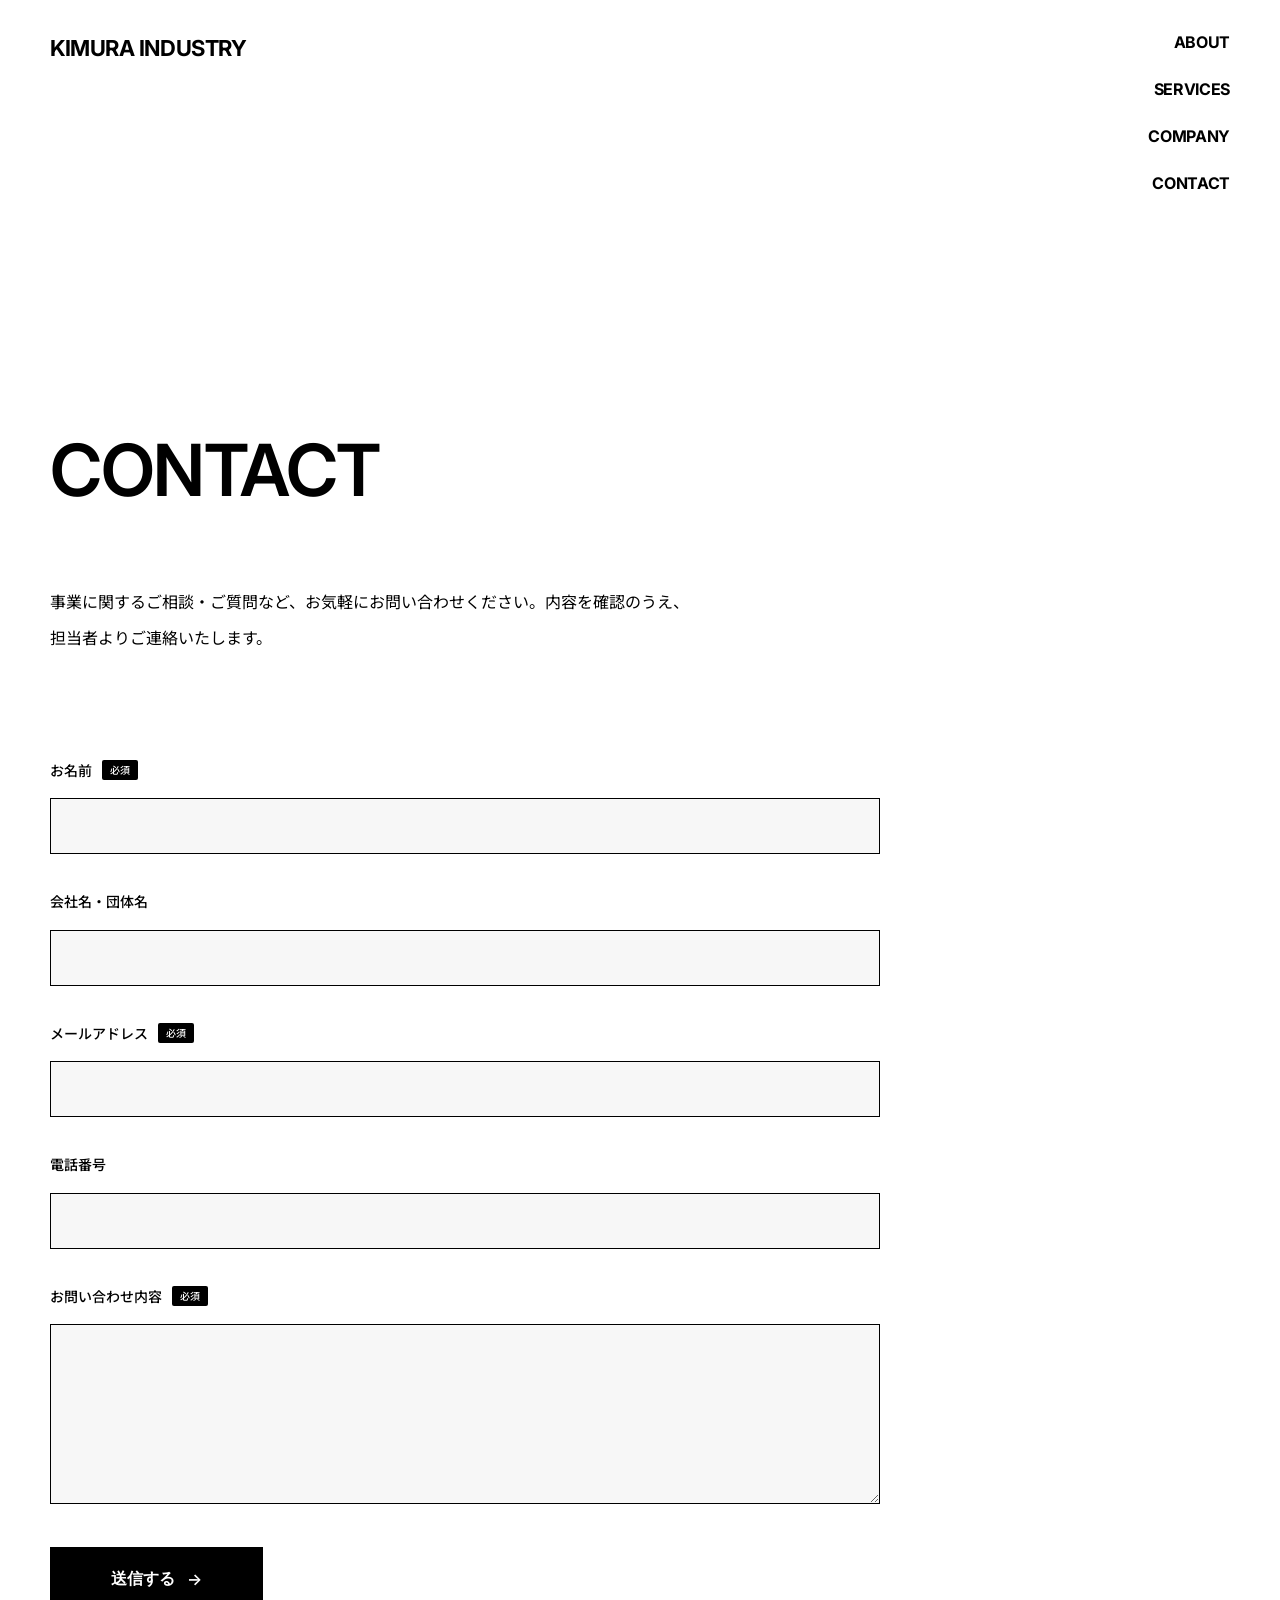
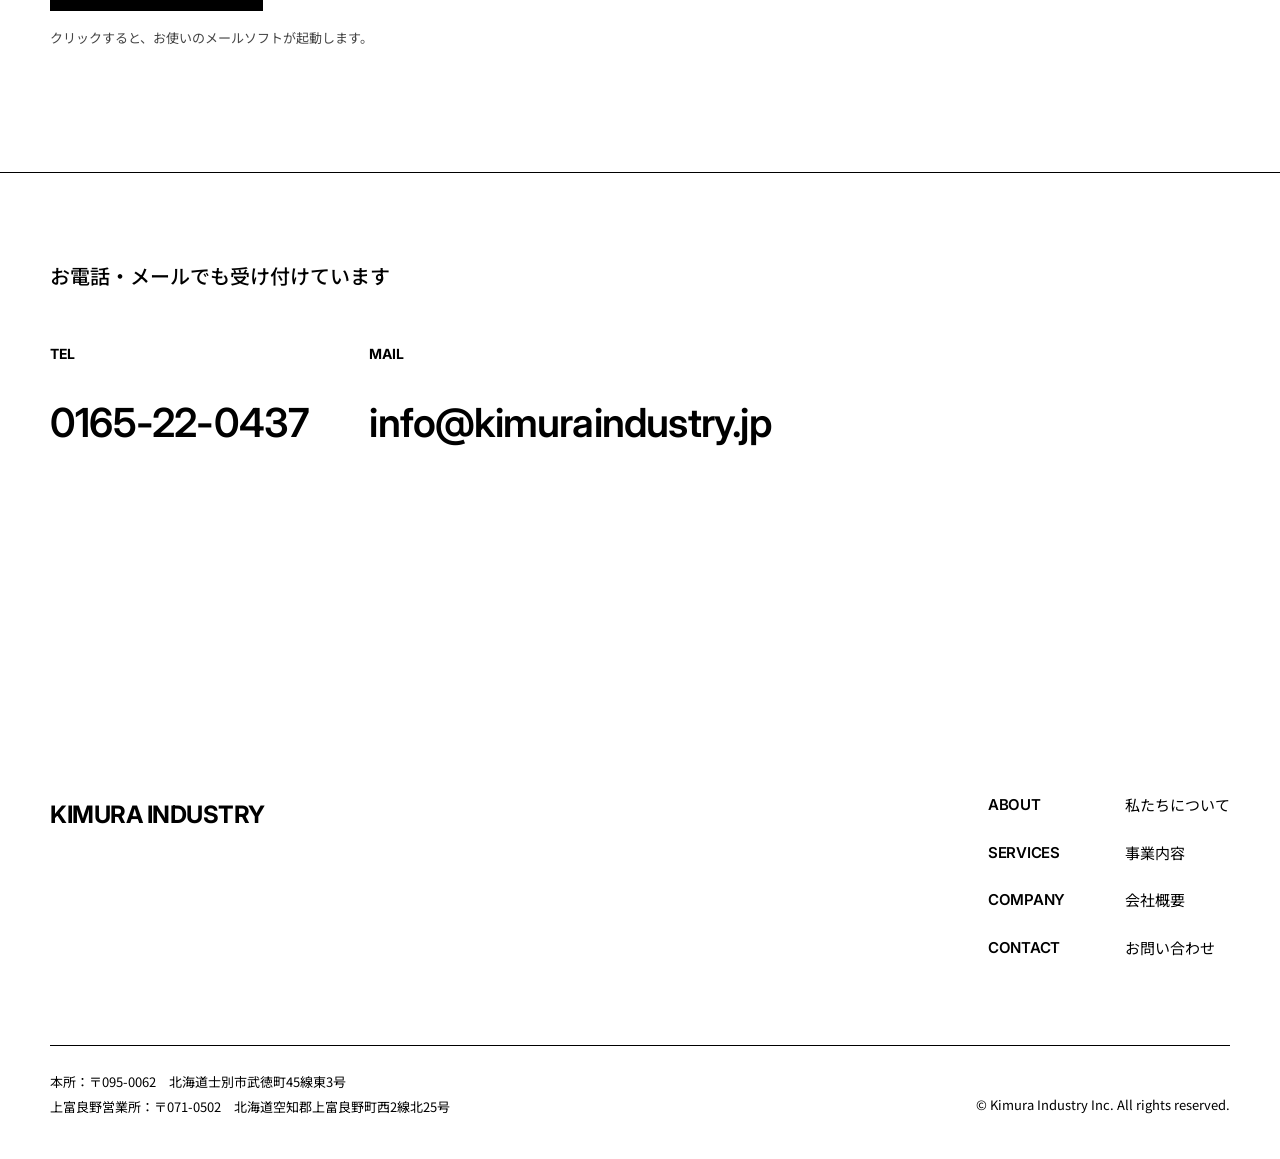
==== contact.html @ 5a9369fe "コーポレートサイト初版（トップ+お問い合わせ、HTML/CSS/JS） Co-Authored-By: Claude Fable 5 <noreply@anthropic.com>" ====
<!DOCTYPE html>
<html lang="ja" class="no-js">
<head>
<meta charset="UTF-8">
<meta name="viewport" content="width=device-width, initial-scale=1.0">
<title>お問い合わせ｜木村インダストリー株式会社</title>
<meta name="description" content="木村インダストリー株式会社へのお問い合わせはこちらから。事業に関するご相談・ご質問など、お気軽にお問い合わせください。">

<!-- OGP -->
<meta property="og:type" content="website">
<meta property="og:title" content="お問い合わせ｜木村インダストリー株式会社">
<meta property="og:description" content="木村インダストリー株式会社へのお問い合わせはこちらから。事業に関するご相談・ご質問など、お気軽にお問い合わせください。">
<!-- og:image はGitHub Pages公開URL（リポジトリ名 kimura-site 前提）の絶対URL。
     将来 独自ドメイン（例: https://www.kimuraindustry.jp/）を取得した場合は、
     このURLをそのドメインのものに書き換えてください -->
<meta property="og:image" content="https://kimukazu.github.io/kimura-site/assets/img/hero-poster.jpg">
<meta property="og:locale" content="ja_JP">

<link rel="preconnect" href="https://fonts.googleapis.com">
<link rel="preconnect" href="https://fonts.gstatic.com" crossorigin>
<link href="https://fonts.googleapis.com/css2?family=Inter:wght@500;600;700&family=Noto+Sans+JP:wght@400;500;700&display=swap" rel="stylesheet">

<link rel="stylesheet" href="css/style.css">
</head>
<body>

<header class="site-header" id="siteHeader">
  <div class="header-inner">
    <a href="index.html" class="logo">KIMURA INDUSTRY</a>
    <nav class="nav">
      <a href="index.html#about">ABOUT</a>
      <a href="index.html#services">SERVICES</a>
      <a href="index.html#company">COMPANY</a>
      <a href="contact.html">CONTACT</a>
    </nav>
  </div>
</header>

<main>

  <section class="contact-hero fade-in">
    <div class="container">
      <h1>CONTACT</h1>
      <p>事業に関するご相談・ご質問など、お気軽にお問い合わせください。内容を確認のうえ、担当者よりご連絡いたします。</p>
    </div>
  </section>

  <section class="contact-form-section fade-in">
    <div class="container">
      <form class="contact-form" id="contactForm" novalidate>

        <div class="form-group">
          <label class="form-label" for="name">お名前 <span class="required-badge">必須</span></label>
          <input class="form-input" type="text" id="name" name="name" autocomplete="name" required>
        </div>

        <div class="form-group">
          <label class="form-label" for="company">会社名・団体名</label>
          <input class="form-input" type="text" id="company" name="company" autocomplete="organization">
        </div>

        <div class="form-group">
          <label class="form-label" for="email">メールアドレス <span class="required-badge">必須</span></label>
          <input class="form-input" type="email" id="email" name="email" autocomplete="email" required>
        </div>

        <div class="form-group">
          <label class="form-label" for="tel">電話番号</label>
          <input class="form-input" type="tel" id="tel" name="tel" autocomplete="tel">
        </div>

        <div class="form-group">
          <label class="form-label" for="message">お問い合わせ内容 <span class="required-badge">必須</span></label>
          <textarea class="form-textarea" id="message" name="message" required></textarea>
        </div>

        <button type="submit" class="submit-btn">送信する<span class="arrow">→</span></button>
        <p class="form-note">クリックすると、お使いのメールソフトが起動します。</p>

      </form>
    </div>
  </section>

  <section class="direct-contact fade-in">
    <div class="container">
      <h2>お電話・メールでも受け付けています</h2>
      <div class="direct-contact-list">
        <div class="direct-contact-item">
          <span>TEL</span>
          <a href="tel:+81165220437">0165-22-0437</a>
        </div>
        <div class="direct-contact-item">
          <span>MAIL</span>
          <a href="mailto:info@kimuraindustry.jp">info@kimuraindustry.jp</a>
        </div>
      </div>
    </div>
  </section>

</main>

<footer class="site-footer">
  <div class="container fade-in">
    <div class="footer-top">
      <a href="index.html" class="footer-logo">KIMURA INDUSTRY</a>
      <div class="footer-nav">
        <div class="footer-nav-col en">
          <a href="index.html#about">ABOUT</a>
          <a href="index.html#services">SERVICES</a>
          <a href="index.html#company">COMPANY</a>
          <a href="contact.html">CONTACT</a>
        </div>
        <div class="footer-nav-col jp">
          <a href="index.html#about">私たちについて</a>
          <a href="index.html#services">事業内容</a>
          <a href="index.html#company">会社概要</a>
          <a href="contact.html">お問い合わせ</a>
        </div>
      </div>
    </div>
    <div class="footer-bottom">
      <div class="footer-address">
        <p>本所：〒095-0062　北海道士別市武徳町45線東3号</p>
        <p>上富良野営業所：〒071-0502　北海道空知郡上富良野町西2線北25号</p>
      </div>
      <p class="footer-copyright">© Kimura Industry Inc. All rights reserved.</p>
    </div>
  </div>
</footer>

<script src="js/main.js"></script>
</body>
</html>
---- css/style.css ----
/* =========================================================
   木村インダストリー株式会社 コーポレートサイト
   共通スタイルシート
   モノクロ基調 / ミニマル / 超大型タイポグラフィ
   ========================================================= */

/* ---------- Reset ---------- */
*,
*::before,
*::after {
  box-sizing: border-box;
  margin: 0;
  padding: 0;
}

html {
  scroll-behavior: smooth;
}

/* fixed ヘッダーの実測高さ。JSが読み込み後・リサイズ時に正確な値へ上書きする。
   ここでの値は JS 無効時・実行前の暫定フォールバック */
:root {
  --header-h: 229px;
}

@media (max-width: 840px) {
  :root {
    --header-h: 130px;
  }
}

@media (max-width: 540px) {
  :root {
    --header-h: 112px;
  }
}

body {
  background: #fff;
  color: #000;
  font-family: "Noto Sans JP", "Inter", sans-serif;
  font-weight: 400;
  font-size: 16px;
  line-height: 2.25;
  -webkit-font-smoothing: antialiased;
  overflow-x: hidden;
  padding-top: var(--header-h);
}

img,
video {
  max-width: 100%;
  display: block;
}

a {
  color: inherit;
}

ul,
ol {
  list-style: none;
}

button {
  font-family: inherit;
  cursor: pointer;
}

/* アンカー移動時に見出しが fixed ヘッダーに隠れないための余白 */
#about,
#services,
#company {
  scroll-margin-top: calc(var(--header-h) + 20px);
}

/* ---------- Layout helpers ---------- */
.container {
  max-width: 1280px;
  margin: 0 auto;
  padding: 0 50px;
}

.section {
  padding: 140px 0;
}

.section + .section {
  padding-top: 0;
}

/* ---------- Fade-in on scroll ---------- */
.fade-in {
  opacity: 0;
  transform: translateY(30px);
  transition: opacity 0.6s ease, transform 0.6s ease;
}

.fade-in.is-visible {
  opacity: 1;
  transform: translateY(0);
}

/* JSが動かない/読み込み前は常に表示（コンテンツを隠さない） */
.no-js .fade-in {
  opacity: 1;
  transform: none;
}

/* =========================================================
   ヘッダー
   ========================================================= */
.site-header {
  position: fixed;
  top: 0;
  left: 0;
  width: 100%;
  z-index: 1000;
  background: #fff;
  border-bottom: 1px solid transparent;
  transition: border-color 0.3s ease;
}

.site-header.is-scrolled {
  border-bottom-color: #000;
}

.header-inner {
  display: flex;
  justify-content: space-between;
  align-items: flex-start;
  padding: 24px 50px;
}

.logo {
  font-family: "Inter", sans-serif;
  font-weight: 700;
  font-size: 22px;
  letter-spacing: -0.02em;
  text-decoration: none;
  color: #000;
}

.nav {
  display: flex;
  flex-direction: column;
  align-items: flex-end;
  gap: 8px;
}

.nav a {
  font-family: "Inter", sans-serif;
  font-weight: 700;
  font-size: 16px;
  letter-spacing: -0.02em;
  text-decoration: none;
  color: #000;
  padding-bottom: 2px;
  border-bottom: 1px solid transparent;
  transition: border-color 0.2s ease;
}

.nav a:hover,
.nav a:focus-visible {
  border-bottom-color: #000;
}

/* =========================================================
   ヒーロー
   ========================================================= */
.hero {
  position: relative;
  height: 95vh;
  min-height: 480px;
  background: #fff;
}

.hero-media {
  position: absolute;
  top: 60px;
  left: 30px;
  right: 0;
  bottom: 0;
  overflow: hidden;
  background: #000;
}

.hero-media video {
  width: 100%;
  height: 100%;
  object-fit: cover;
}

/* =========================================================
   理念セクション
   ========================================================= */
.philosophy {
  padding: 160px 0 120px;
}

.philosophy h1 {
  font-family: "Noto Sans JP", sans-serif;
  font-weight: 500;
  font-size: clamp(2.5rem, 1.7rem + 3.5vw, 4.5rem); /* 40px 〜 72px */
  line-height: 1.4;
  letter-spacing: -0.03em;
  margin-bottom: 48px;
}

.philosophy p {
  font-size: 16px;
  line-height: 2.25;
  max-width: 640px;
}

/* =========================================================
   ABOUT
   ========================================================= */
.about-grid {
  display: grid;
  grid-template-columns: 1fr 1fr;
  gap: 60px;
  align-items: start;
  margin-bottom: 60px;
}

.about-grid h2 {
  font-family: "Noto Sans JP", sans-serif;
  font-weight: 500;
  font-size: clamp(2rem, 1.3rem + 3vw, 3.75rem); /* 32px 〜 60px */
  line-height: 1.4;
  letter-spacing: -0.03em;
}

.about-grid p {
  font-size: 16px;
  line-height: 2.25;
  padding-top: 12px;
}

.about-photo {
  width: 100%;
  height: 500px;
  overflow: hidden;
  margin-bottom: 60px;
}

.about-photo img {
  width: 100%;
  height: 100%;
  object-fit: cover;
}

/* =========================================================
   共通セクションバー
   .section-bar        … クリック可能（CONTACTのみ）ホバースライド演出あり
   .section-label-bar   … 装飾のみ（ABOUT US / SERVICES / COMPANY PROFILE）
   ========================================================= */
.section-bar,
.section-label-bar {
  position: relative;
  display: flex;
  justify-content: space-between;
  align-items: center;
  padding: 20px 0;
  border-top: 1px solid #000;
  border-bottom: 1px solid #000;
  overflow: hidden;
  text-decoration: none;
  color: #000;
}

.section-bar::before {
  content: "";
  position: absolute;
  inset: 0;
  background: #000;
  transform: scaleX(0);
  transform-origin: left center;
  transition: transform 0.4s ease;
  z-index: 0;
}

.section-bar:hover::before,
.section-bar:focus-visible::before {
  transform: scaleX(1);
}

.bar-label {
  position: relative;
  z-index: 1;
  font-family: "Inter", sans-serif;
  font-weight: 700;
  font-size: 20px;
  letter-spacing: -0.02em;
  transition: color 0.4s ease;
  padding-left: 50px;
}

.section-label-bar .bar-label {
  padding-left: 0;
}

.bar-more {
  position: relative;
  z-index: 1;
  display: inline-flex;
  align-items: center;
  gap: 8px;
  font-family: "Inter", sans-serif;
  font-weight: 500;
  font-size: 16px;
  letter-spacing: -0.02em;
  transition: color 0.4s ease;
  padding-right: 50px;
}

.section-bar:hover .bar-label,
.section-bar:hover .bar-more,
.section-bar:focus-visible .bar-label,
.section-bar:focus-visible .bar-more {
  color: #fff;
}

.bar-more .arrow {
  transition: transform 0.4s ease;
}

.section-bar:hover .arrow {
  transform: translateX(6px);
}

/* =========================================================
   SERVICES
   ========================================================= */
.service-block {
  display: grid;
  grid-template-columns: minmax(0, 1fr) minmax(280px, 500px);
  gap: 60px;
  align-items: center;
  padding: 100px 0;
  border-top: 1px solid #000;
}

.service-block:first-child {
  border-top: none;
}

.service-number {
  font-family: "Inter", sans-serif;
  font-weight: 500;
  font-size: clamp(4rem, 2.1rem + 8.7vw, 9rem); /* 64px 〜 144px */
  line-height: 1;
  letter-spacing: -0.02em;
  margin-bottom: 12px;
}

.service-name {
  font-family: "Noto Sans JP", sans-serif;
  font-weight: 500;
  font-size: clamp(1.75rem, 1.25rem + 2.2vw, 3rem); /* 28px 〜 48px */
  line-height: 1.4;
  letter-spacing: -0.03em;
  margin-bottom: 24px;
}

.service-desc {
  font-size: 16px;
  line-height: 2.25;
  max-width: 560px;
}

.service-note {
  font-size: 13px;
  line-height: 1.8;
  margin-top: 16px;
  color: #000;
}

.service-photo {
  width: 100%;
  height: 500px;
  overflow: hidden;
}

.service-photo img {
  width: 100%;
  height: 100%;
  object-fit: cover;
}

.services-bar-wrap {
  padding-top: 40px;
}

/* =========================================================
   COMPANY
   ========================================================= */
.company-table {
  margin-bottom: 60px;
}

.company-row {
  display: grid;
  grid-template-columns: 240px 1fr;
  gap: 24px;
  padding: 24px 0;
  border-bottom: 1px solid #000;
}

.company-row:first-child {
  border-top: 1px solid #000;
}

.company-row dt {
  font-family: "Noto Sans JP", sans-serif;
  font-weight: 500;
  font-size: 14px;
}

.company-row dd {
  font-size: 15px;
  line-height: 1.9;
}

.company-row dd p + p {
  margin-top: 8px;
}

/* =========================================================
   フッター
   ========================================================= */
.site-footer {
  padding: 200px 0 40px;
}

.footer-top {
  display: flex;
  justify-content: space-between;
  align-items: flex-start;
  padding-bottom: 80px;
}

.footer-logo {
  font-family: "Inter", sans-serif;
  font-weight: 700;
  font-size: 24px;
  letter-spacing: -0.02em;
  text-decoration: none;
  color: #000;
}

.footer-nav {
  display: flex;
  gap: 60px;
}

.footer-nav-col {
  display: flex;
  flex-direction: column;
  gap: 14px;
}

.footer-nav-col a {
  text-decoration: none;
  color: #000;
  font-size: 15px;
}

.footer-nav-col.en a {
  font-family: "Inter", sans-serif;
  font-weight: 600;
  letter-spacing: -0.02em;
}

.footer-nav-col.jp a {
  font-family: "Noto Sans JP", sans-serif;
  font-weight: 400;
}

.footer-nav-col a:hover {
  text-decoration: underline;
}

.footer-bottom {
  display: flex;
  justify-content: space-between;
  align-items: flex-end;
  border-top: 1px solid #000;
  padding-top: 24px;
}

.footer-address {
  font-size: 13px;
  line-height: 1.9;
}

.footer-copyright {
  font-size: 13px;
}

/* =========================================================
   CONTACT ページ
   ========================================================= */
.contact-hero {
  padding: 160px 0 60px;
}

.contact-hero h1 {
  font-family: "Inter", sans-serif;
  font-weight: 600;
  font-size: clamp(2.25rem, 1.37rem + 3.9vw, 4.5rem); /* 36px 〜 72px */
  letter-spacing: -0.02em;
  margin-bottom: 32px;
}

.contact-hero p {
  font-size: 16px;
  line-height: 2.25;
  max-width: 640px;
}

.contact-form-section {
  padding: 40px 0 120px;
}

.contact-form {
  max-width: 830px;
}

.form-group {
  margin-bottom: 32px;
}

.form-label {
  display: flex;
  align-items: center;
  gap: 10px;
  font-size: 14px;
  font-weight: 500;
  margin-bottom: 12px;
}

.required-badge {
  display: inline-block;
  background: #000;
  color: #fff;
  font-size: 10px;
  line-height: 1;
  padding: 5px 8px;
  border-radius: 2px;
}

.form-input,
.form-textarea {
  width: 100%;
  background: #f7f7f7;
  border: 1px solid #000;
  font-family: inherit;
  font-size: 16px;
  padding: 0 20px;
  height: 56px;
  transition: border-width 0.15s ease, padding 0.15s ease;
}

.form-textarea {
  height: 180px;
  padding: 16px 20px;
  resize: vertical;
  line-height: 1.8;
}

.form-input:focus,
.form-textarea:focus {
  outline: 2px solid #000;
  outline-offset: 2px;
  border-width: 2px;
  padding-left: 19px;
}

.form-textarea:focus {
  padding-left: 19px;
  padding-top: 15px;
}

.form-note {
  font-size: 13px;
  color: #444;
  margin-top: 12px;
}

.submit-btn {
  display: inline-flex;
  align-items: center;
  gap: 12px;
  background: #000;
  color: #fff;
  border: 1px solid #000;
  font-family: "Inter", sans-serif;
  font-weight: 600;
  font-size: 16px;
  padding: 20px 60px;
  transition: background 0.3s ease, color 0.3s ease;
}

.submit-btn:hover {
  background: #fff;
  color: #000;
}

.direct-contact {
  border-top: 1px solid #000;
  padding: 80px 0 120px;
}

.direct-contact h2 {
  font-family: "Noto Sans JP", sans-serif;
  font-weight: 500;
  font-size: 20px;
  margin-bottom: 40px;
}

.direct-contact-list {
  display: flex;
  flex-wrap: wrap;
  gap: 60px;
}

.direct-contact-item {
  display: flex;
  flex-direction: column;
  gap: 8px;
  min-width: 0;
  max-width: 100%;
}

.direct-contact-item span {
  font-family: "Inter", sans-serif;
  font-weight: 700;
  font-size: 14px;
  letter-spacing: -0.02em;
}

.direct-contact-item a {
  font-family: "Inter", sans-serif;
  font-weight: 600;
  font-size: clamp(1.25rem, 0.9rem + 3.5vw, 2.5rem); /* 20px 〜 40px、狭幅で自動縮小 */
  letter-spacing: -0.02em;
  text-decoration: none;
  color: #000;
  white-space: nowrap;
}

.direct-contact-item a:hover {
  text-decoration: underline;
}

/* =========================================================
   レスポンシブ: 840px
   ========================================================= */
@media (max-width: 840px) {
  .container {
    padding: 0 30px;
  }

  .section,
  .philosophy {
    padding: 90px 0;
  }

  .header-inner {
    padding: 18px 30px;
    align-items: center;
  }

  .nav {
    flex-direction: row;
    align-items: center;
    gap: 16px;
  }

  .nav a {
    font-size: 12px;
  }

  .hero-media {
    top: 30px;
    left: 16px;
  }

  .philosophy {
    padding: 110px 0 80px;
  }

  .about-grid {
    grid-template-columns: 1fr;
    gap: 24px;
  }

  .about-grid p {
    padding-top: 0;
  }

  .about-photo {
    height: 320px;
  }

  .service-block {
    grid-template-columns: 1fr;
    gap: 32px;
    padding: 70px 0;
  }

  .service-photo {
    height: 320px;
  }

  .company-row {
    grid-template-columns: 1fr;
    gap: 8px;
  }

  .footer-top {
    flex-direction: column;
    gap: 40px;
    padding-bottom: 60px;
  }

  .footer-nav {
    gap: 40px;
  }

  .footer-bottom {
    flex-direction: column;
    align-items: flex-start;
    gap: 16px;
  }

  .contact-hero {
    padding: 110px 0 40px;
  }
}

/* =========================================================
   レスポンシブ: 540px
   ========================================================= */
@media (max-width: 540px) {
  .container {
    padding: 0 20px;
  }

  .header-inner {
    padding: 14px 20px;
  }

  .logo {
    font-size: 18px;
  }

  .nav {
    gap: 12px;
  }

  .nav a {
    font-size: 11px;
  }

  .hero {
    height: 70vh;
  }

  .hero-media {
    top: 20px;
    left: 12px;
  }

  .philosophy p {
    font-size: 15px;
  }

  .about-photo {
    height: 220px;
  }

  .bar-label {
    font-size: 15px;
  }

  .section-bar .bar-label {
    padding-left: 20px;
  }

  .bar-more {
    font-size: 13px;
    padding-right: 20px;
  }

  .service-photo {
    height: 240px;
  }

  .footer-nav {
    flex-direction: column;
    gap: 24px;
  }

  .site-footer {
    padding-top: 100px;
  }

  .submit-btn {
    width: 100%;
    justify-content: center;
    padding: 18px 30px;
  }

  .direct-contact-list {
    gap: 32px;
  }
}

/* =========================================================
   レスポンシブ: 400px以下（ヘッダーのCONTACTが画面外に切れる問題への対処）
   ========================================================= */
@media (max-width: 400px) {
  .header-inner {
    flex-wrap: wrap;
    row-gap: 8px;
  }

  .nav {
    flex-wrap: wrap;
    justify-content: flex-end;
    width: 100%;
    gap: 4px 12px;
  }

  .nav a {
    font-size: 10px;
  }
}

/* =========================================================
   アクセシビリティ: motionを減らす設定への対応
   ========================================================= */
@media (prefers-reduced-motion: reduce) {
  html {
    scroll-behavior: auto;
  }

  *,
  *::before,
  *::after {
    animation-duration: 0.01ms !important;
    animation-iteration-count: 1 !important;
    transition-duration: 0.01ms !important;
    scroll-behavior: auto !important;
  }

  .fade-in {
    opacity: 1 !important;
    transform: none !important;
  }
}
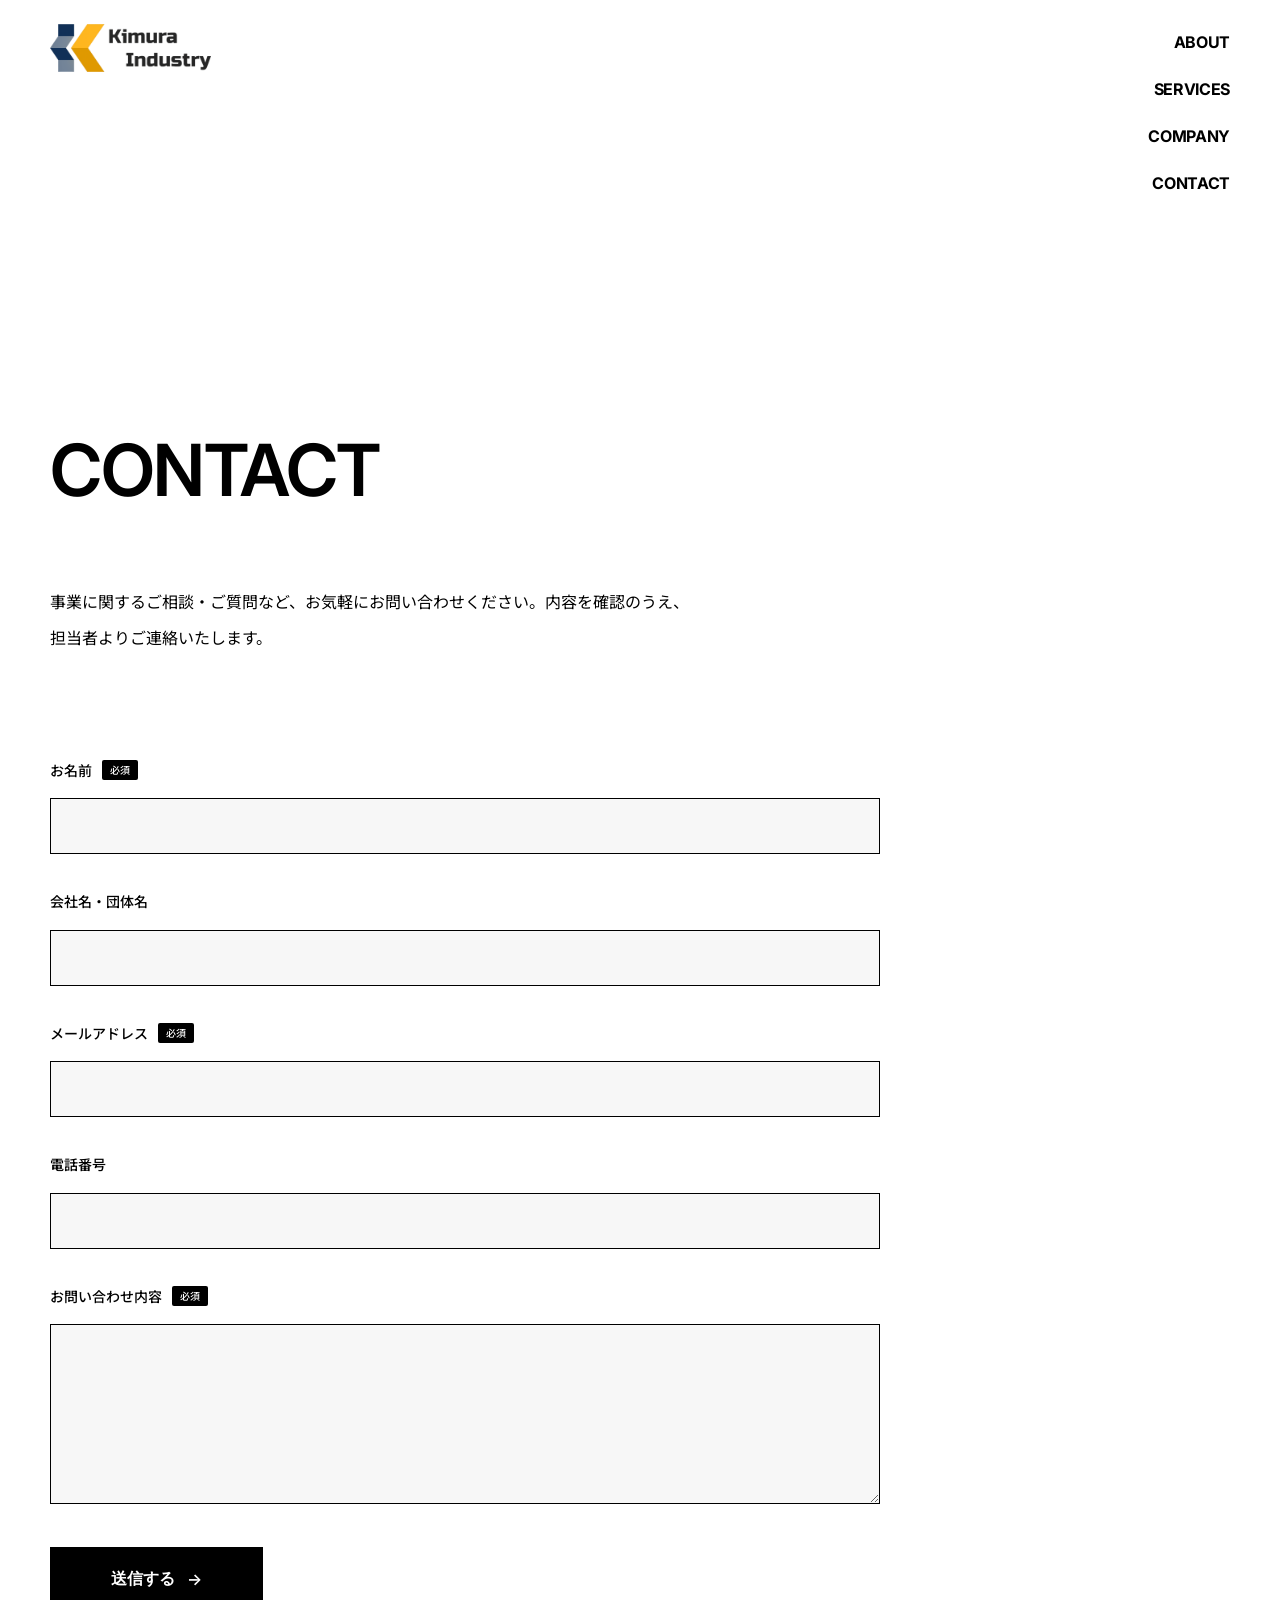
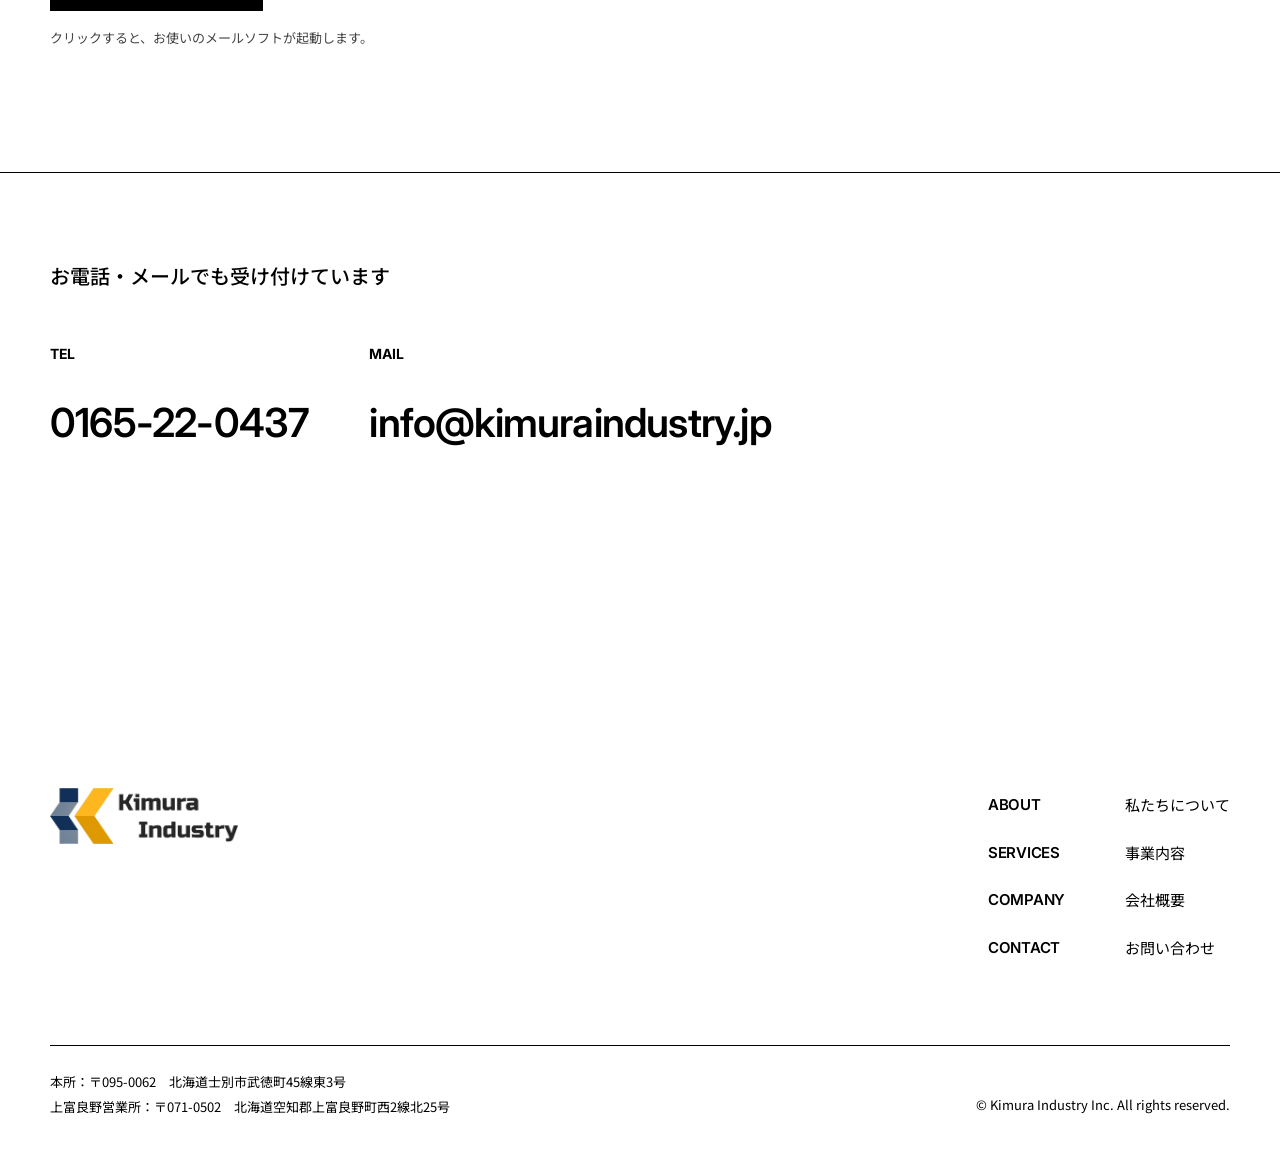
==== commit 92c1ffd0: "会社ロゴ画像とファビコンを追加（ヘッダー・フッター） Co-Authored-By: Claude Fable 5 <noreply@anthropic.com>" ====
--- a/contact.html
+++ b/contact.html
@@ -5,6 +5,10 @@
 <meta name="viewport" content="width=device-width, initial-scale=1.0">
 <title>お問い合わせ｜木村インダストリー株式会社</title>
 <meta name="description" content="木村インダストリー株式会社へのお問い合わせはこちらから。事業に関するご相談・ご質問など、お気軽にお問い合わせください。">
+
+<!-- ファビコン -->
+<link rel="icon" type="image/png" href="assets/img/favicon.png">
+<link rel="apple-touch-icon" href="assets/img/favicon.png">
 
 <!-- OGP -->
 <meta property="og:type" content="website">
@@ -26,7 +30,7 @@
 
 <header class="site-header" id="siteHeader">
   <div class="header-inner">
-    <a href="index.html" class="logo">KIMURA INDUSTRY</a>
+    <a href="index.html" class="logo"><img src="assets/img/logo.png" alt="木村インダストリー株式会社"></a>
     <nav class="nav">
       <a href="index.html#about">ABOUT</a>
       <a href="index.html#services">SERVICES</a>
@@ -102,7 +106,7 @@
 <footer class="site-footer">
   <div class="container fade-in">
     <div class="footer-top">
-      <a href="index.html" class="footer-logo">KIMURA INDUSTRY</a>
+      <a href="index.html" class="footer-logo"><img src="assets/img/logo.png" alt="木村インダストリー株式会社"></a>
       <div class="footer-nav">
         <div class="footer-nav-col en">
           <a href="index.html#about">ABOUT</a>
--- a/css/style.css
+++ b/css/style.css
@@ -133,12 +133,19 @@
 }
 
 .logo {
-  font-family: "Inter", sans-serif;
-  font-weight: 700;
-  font-size: 22px;
-  letter-spacing: -0.02em;
+  display: inline-flex;
+  align-items: center;
+  line-height: 0;
   text-decoration: none;
   color: #000;
+  flex-shrink: 0;
+}
+
+.logo img {
+  height: 48px;
+  width: auto;
+  max-width: 100%;
+  display: block;
 }
 
 .nav {
@@ -442,12 +449,18 @@
 }
 
 .footer-logo {
-  font-family: "Inter", sans-serif;
-  font-weight: 700;
-  font-size: 24px;
-  letter-spacing: -0.02em;
+  display: inline-flex;
+  align-items: center;
+  line-height: 0;
   text-decoration: none;
   color: #000;
+}
+
+.footer-logo img {
+  height: 56px;
+  width: auto;
+  max-width: 100%;
+  display: block;
 }
 
 .footer-nav {
@@ -673,6 +686,10 @@
     align-items: center;
   }
 
+  .logo img {
+    height: 36px;
+  }
+
   .nav {
     flex-direction: row;
     align-items: center;
@@ -753,8 +770,8 @@
     padding: 14px 20px;
   }
 
-  .logo {
-    font-size: 18px;
+  .logo img {
+    height: 32px;
   }
 
   .nav {
@@ -826,6 +843,12 @@
   .header-inner {
     flex-wrap: wrap;
     row-gap: 8px;
+  }
+
+  /* 折り返し時にロゴ画像が幅を圧迫してnavが崩れないよう上限を設ける */
+  .logo img {
+    height: 28px;
+    max-width: 140px;
   }
 
   .nav {
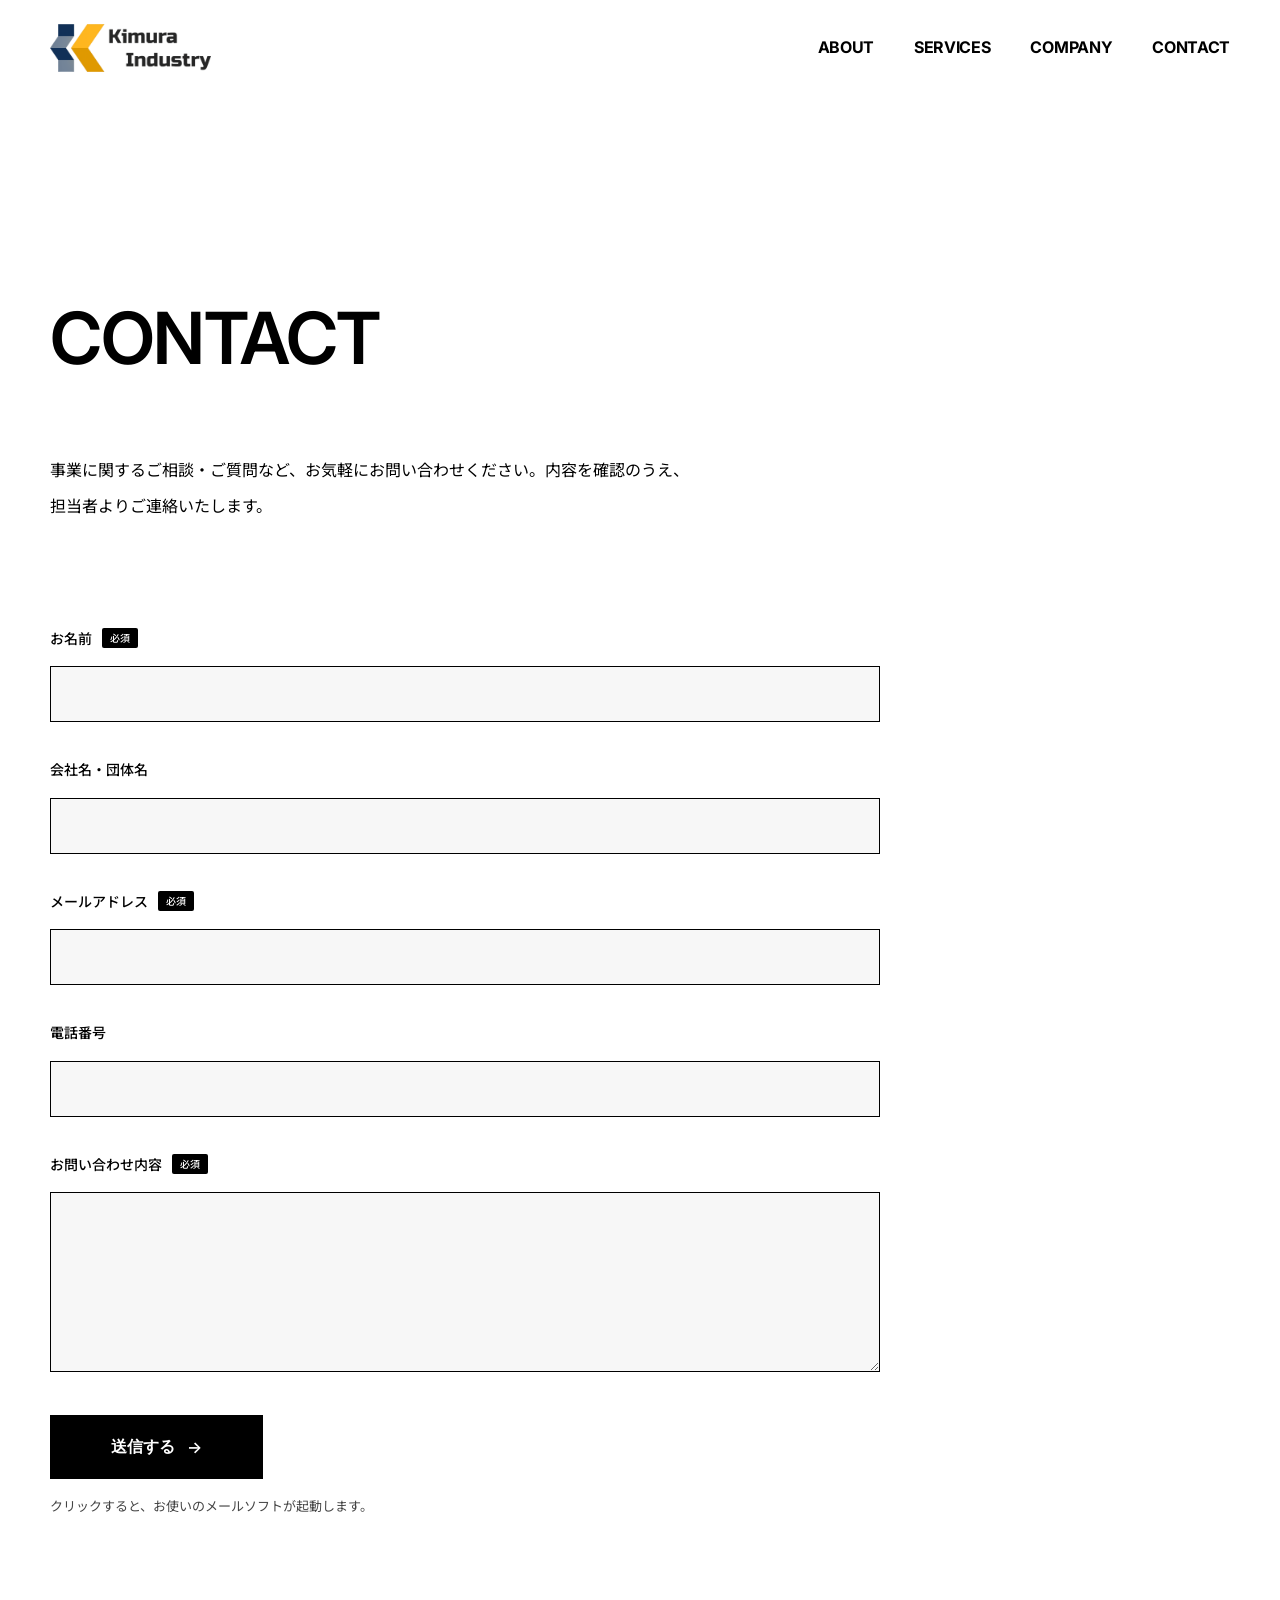
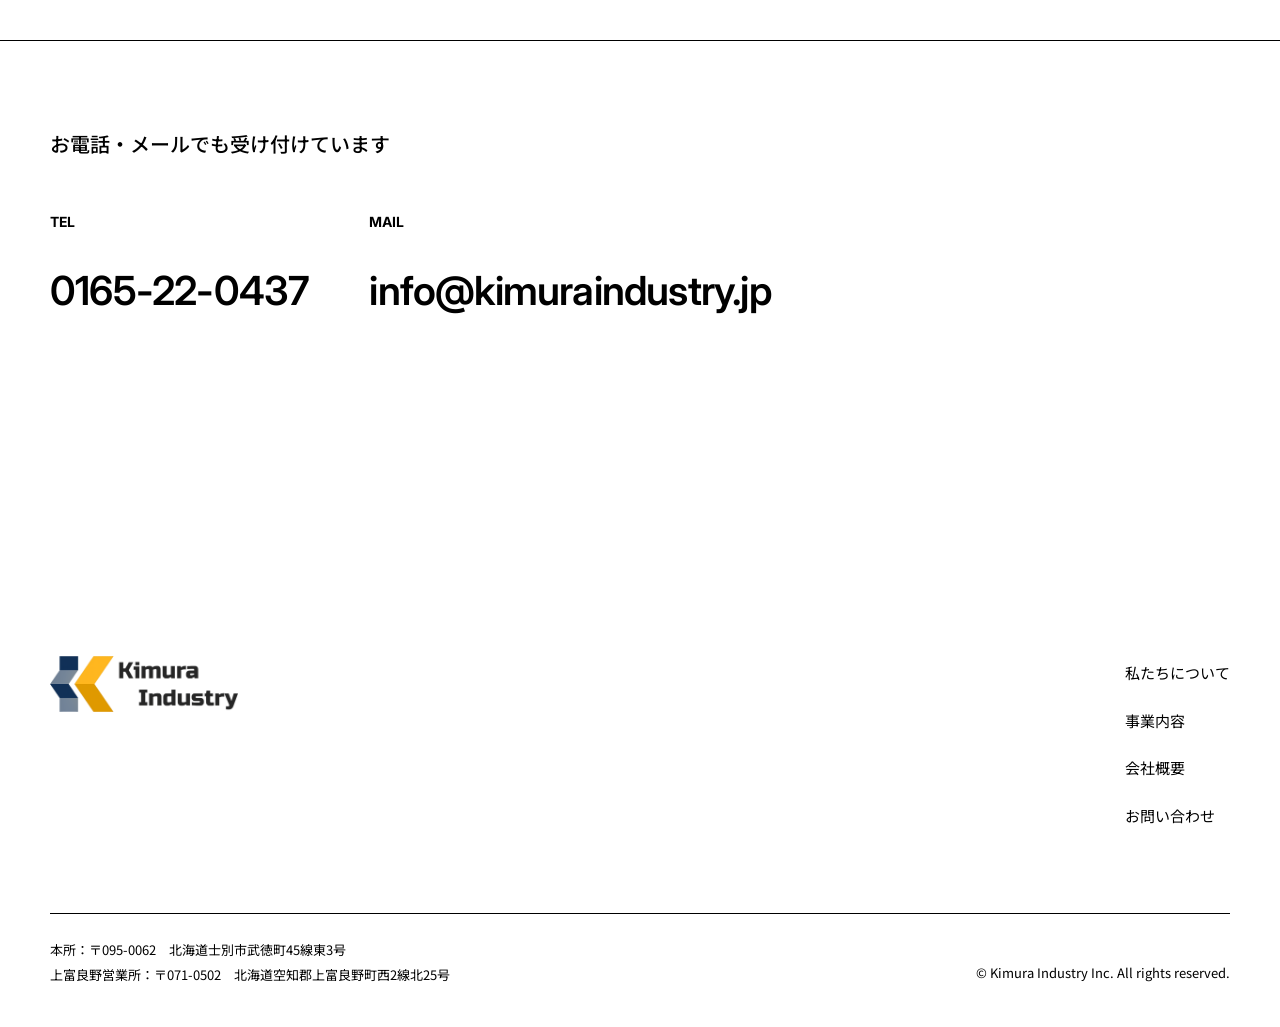
==== commit fb971d36: "フッターの英語ナビ列を削除、日本語リンクのみに Co-Authored-By: Claude Fable 5 <noreply@anthropic.com>" ====
--- a/contact.html
+++ b/contact.html
@@ -107,19 +107,11 @@
   <div class="container fade-in">
     <div class="footer-top">
       <a href="index.html" class="footer-logo"><img src="assets/img/logo.png" alt="木村インダストリー株式会社"></a>
-      <div class="footer-nav">
-        <div class="footer-nav-col en">
-          <a href="index.html#about">ABOUT</a>
-          <a href="index.html#services">SERVICES</a>
-          <a href="index.html#company">COMPANY</a>
-          <a href="contact.html">CONTACT</a>
-        </div>
-        <div class="footer-nav-col jp">
-          <a href="index.html#about">私たちについて</a>
-          <a href="index.html#services">事業内容</a>
-          <a href="index.html#company">会社概要</a>
-          <a href="contact.html">お問い合わせ</a>
-        </div>
+      <div class="footer-nav-col jp">
+        <a href="index.html#about">私たちについて</a>
+        <a href="index.html#services">事業内容</a>
+        <a href="index.html#company">会社概要</a>
+        <a href="contact.html">お問い合わせ</a>
       </div>
     </div>
     <div class="footer-bottom">
--- a/css/style.css
+++ b/css/style.css
@@ -128,7 +128,7 @@
 .header-inner {
   display: flex;
   justify-content: space-between;
-  align-items: flex-start;
+  align-items: center;
   padding: 24px 50px;
 }
 
@@ -150,9 +150,10 @@
 
 .nav {
   display: flex;
-  flex-direction: column;
-  align-items: flex-end;
-  gap: 8px;
+  flex-direction: row;
+  align-items: center;
+  justify-content: flex-end;
+  gap: 40px;
 }
 
 .nav a {
@@ -199,29 +200,8 @@
 }
 
 /* =========================================================
-   理念セクション
-   ========================================================= */
-.philosophy {
-  padding: 160px 0 120px;
-}
-
-.philosophy h1 {
-  font-family: "Noto Sans JP", sans-serif;
-  font-weight: 500;
-  font-size: clamp(2.5rem, 1.7rem + 3.5vw, 4.5rem); /* 40px 〜 72px */
-  line-height: 1.4;
-  letter-spacing: -0.03em;
-  margin-bottom: 48px;
-}
-
-.philosophy p {
-  font-size: 16px;
-  line-height: 2.25;
-  max-width: 640px;
-}
-
-/* =========================================================
    ABOUT
+   （理念セクションはFigma側でABOUTに統合されたため削除・統合済み）
    ========================================================= */
 .about-grid {
   display: grid;
@@ -231,7 +211,7 @@
   margin-bottom: 60px;
 }
 
-.about-grid h2 {
+.about-grid h1 {
   font-family: "Noto Sans JP", sans-serif;
   font-weight: 500;
   font-size: clamp(2rem, 1.3rem + 3vw, 3.75rem); /* 32px 〜 60px */
@@ -239,17 +219,23 @@
   letter-spacing: -0.03em;
 }
 
-.about-grid p {
+.about-body {
+  padding-top: 12px;
+}
+
+.about-body p {
   font-size: 16px;
   line-height: 2.25;
-  padding-top: 12px;
+}
+
+.about-body p + p {
+  margin-top: 24px;
 }
 
 .about-photo {
   width: 100%;
   height: 500px;
   overflow: hidden;
-  margin-bottom: 60px;
 }
 
 .about-photo img {
@@ -259,11 +245,9 @@
 }
 
 /* =========================================================
-   共通セクションバー
-   .section-bar        … クリック可能（CONTACTのみ）ホバースライド演出あり
-   .section-label-bar   … 装飾のみ（ABOUT US / SERVICES / COMPANY PROFILE）
-   ========================================================= */
-.section-bar,
+   共通セクションラベルバー（装飾のみ／ABOUT US・SERVICES・COMPANY PROFILE）
+   CONTACTへのリンク付きバー(.section-bar)はFigma側で削除確定のため撤去済み
+   ========================================================= */
 .section-label-bar {
   position: relative;
   display: flex;
@@ -273,24 +257,9 @@
   border-top: 1px solid #000;
   border-bottom: 1px solid #000;
   overflow: hidden;
-  text-decoration: none;
-  color: #000;
-}
-
-.section-bar::before {
-  content: "";
-  position: absolute;
-  inset: 0;
-  background: #000;
-  transform: scaleX(0);
-  transform-origin: left center;
-  transition: transform 0.4s ease;
-  z-index: 0;
-}
-
-.section-bar:hover::before,
-.section-bar:focus-visible::before {
-  transform: scaleX(1);
+  color: #000;
+  /* セクション先頭に配置。直下の見出し/コンテンツとの間隔を確保 */
+  margin-bottom: 48px;
 }
 
 .bar-label {
@@ -308,35 +277,6 @@
   padding-left: 0;
 }
 
-.bar-more {
-  position: relative;
-  z-index: 1;
-  display: inline-flex;
-  align-items: center;
-  gap: 8px;
-  font-family: "Inter", sans-serif;
-  font-weight: 500;
-  font-size: 16px;
-  letter-spacing: -0.02em;
-  transition: color 0.4s ease;
-  padding-right: 50px;
-}
-
-.section-bar:hover .bar-label,
-.section-bar:hover .bar-more,
-.section-bar:focus-visible .bar-label,
-.section-bar:focus-visible .bar-more {
-  color: #fff;
-}
-
-.bar-more .arrow {
-  transition: transform 0.4s ease;
-}
-
-.section-bar:hover .arrow {
-  transform: translateX(6px);
-}
-
 /* =========================================================
    SERVICES
    ========================================================= */
@@ -371,6 +311,19 @@
   margin-bottom: 24px;
 }
 
+/* 英字ブランド名（THE SAKURA / Nord Guitar Vault / coffee & sweets）が
+   単語の途中で折れないようにする。ただし540px以下の狭幅では
+   横スクロール発生を防ぐため折り返しを許可する */
+.brand-nowrap {
+  white-space: nowrap;
+}
+
+@media (max-width: 540px) {
+  .brand-nowrap {
+    white-space: normal;
+  }
+}
+
 .service-desc {
   font-size: 16px;
   line-height: 2.25;
@@ -386,7 +339,7 @@
 
 .service-photo {
   width: 100%;
-  height: 500px;
+  aspect-ratio: 500 / 340; /* Figma仕様: 500×340枠にcover表示。幅は列側のminmax(280px,500px)で上限500pxに制御 */
   overflow: hidden;
 }
 
@@ -396,17 +349,9 @@
   object-fit: cover;
 }
 
-.services-bar-wrap {
-  padding-top: 40px;
-}
-
 /* =========================================================
    COMPANY
    ========================================================= */
-.company-table {
-  margin-bottom: 60px;
-}
-
 .company-row {
   display: grid;
   grid-template-columns: 240px 1fr;
@@ -463,11 +408,6 @@
   display: block;
 }
 
-.footer-nav {
-  display: flex;
-  gap: 60px;
-}
-
 .footer-nav-col {
   display: flex;
   flex-direction: column;
@@ -478,12 +418,6 @@
   text-decoration: none;
   color: #000;
   font-size: 15px;
-}
-
-.footer-nav-col.en a {
-  font-family: "Inter", sans-serif;
-  font-weight: 600;
-  letter-spacing: -0.02em;
 }
 
 .footer-nav-col.jp a {
@@ -676,14 +610,12 @@
     padding: 0 30px;
   }
 
-  .section,
-  .philosophy {
+  .section {
     padding: 90px 0;
   }
 
   .header-inner {
     padding: 18px 30px;
-    align-items: center;
   }
 
   .logo img {
@@ -691,8 +623,6 @@
   }
 
   .nav {
-    flex-direction: row;
-    align-items: center;
     gap: 16px;
   }
 
@@ -705,21 +635,22 @@
     left: 16px;
   }
 
-  .philosophy {
-    padding: 110px 0 80px;
-  }
-
   .about-grid {
     grid-template-columns: 1fr;
     gap: 24px;
   }
 
-  .about-grid p {
+  .about-body {
     padding-top: 0;
   }
 
+  /* 縦積みで幅が広く取れるため、指定改行を解除して自然に折り返す */
+  .about-body p br {
+    display: none;
+  }
+
   .about-photo {
-    height: 320px;
+    height: 300px;
   }
 
   .service-block {
@@ -728,10 +659,6 @@
     padding: 70px 0;
   }
 
-  .service-photo {
-    height: 320px;
-  }
-
   .company-row {
     grid-template-columns: 1fr;
     gap: 8px;
@@ -743,10 +670,6 @@
     padding-bottom: 60px;
   }
 
-  .footer-nav {
-    gap: 40px;
-  }
-
   .footer-bottom {
     flex-direction: column;
     align-items: flex-start;
@@ -791,34 +714,12 @@
     left: 12px;
   }
 
-  .philosophy p {
-    font-size: 15px;
-  }
-
   .about-photo {
     height: 220px;
   }
 
   .bar-label {
     font-size: 15px;
-  }
-
-  .section-bar .bar-label {
-    padding-left: 20px;
-  }
-
-  .bar-more {
-    font-size: 13px;
-    padding-right: 20px;
-  }
-
-  .service-photo {
-    height: 240px;
-  }
-
-  .footer-nav {
-    flex-direction: column;
-    gap: 24px;
   }
 
   .site-footer {
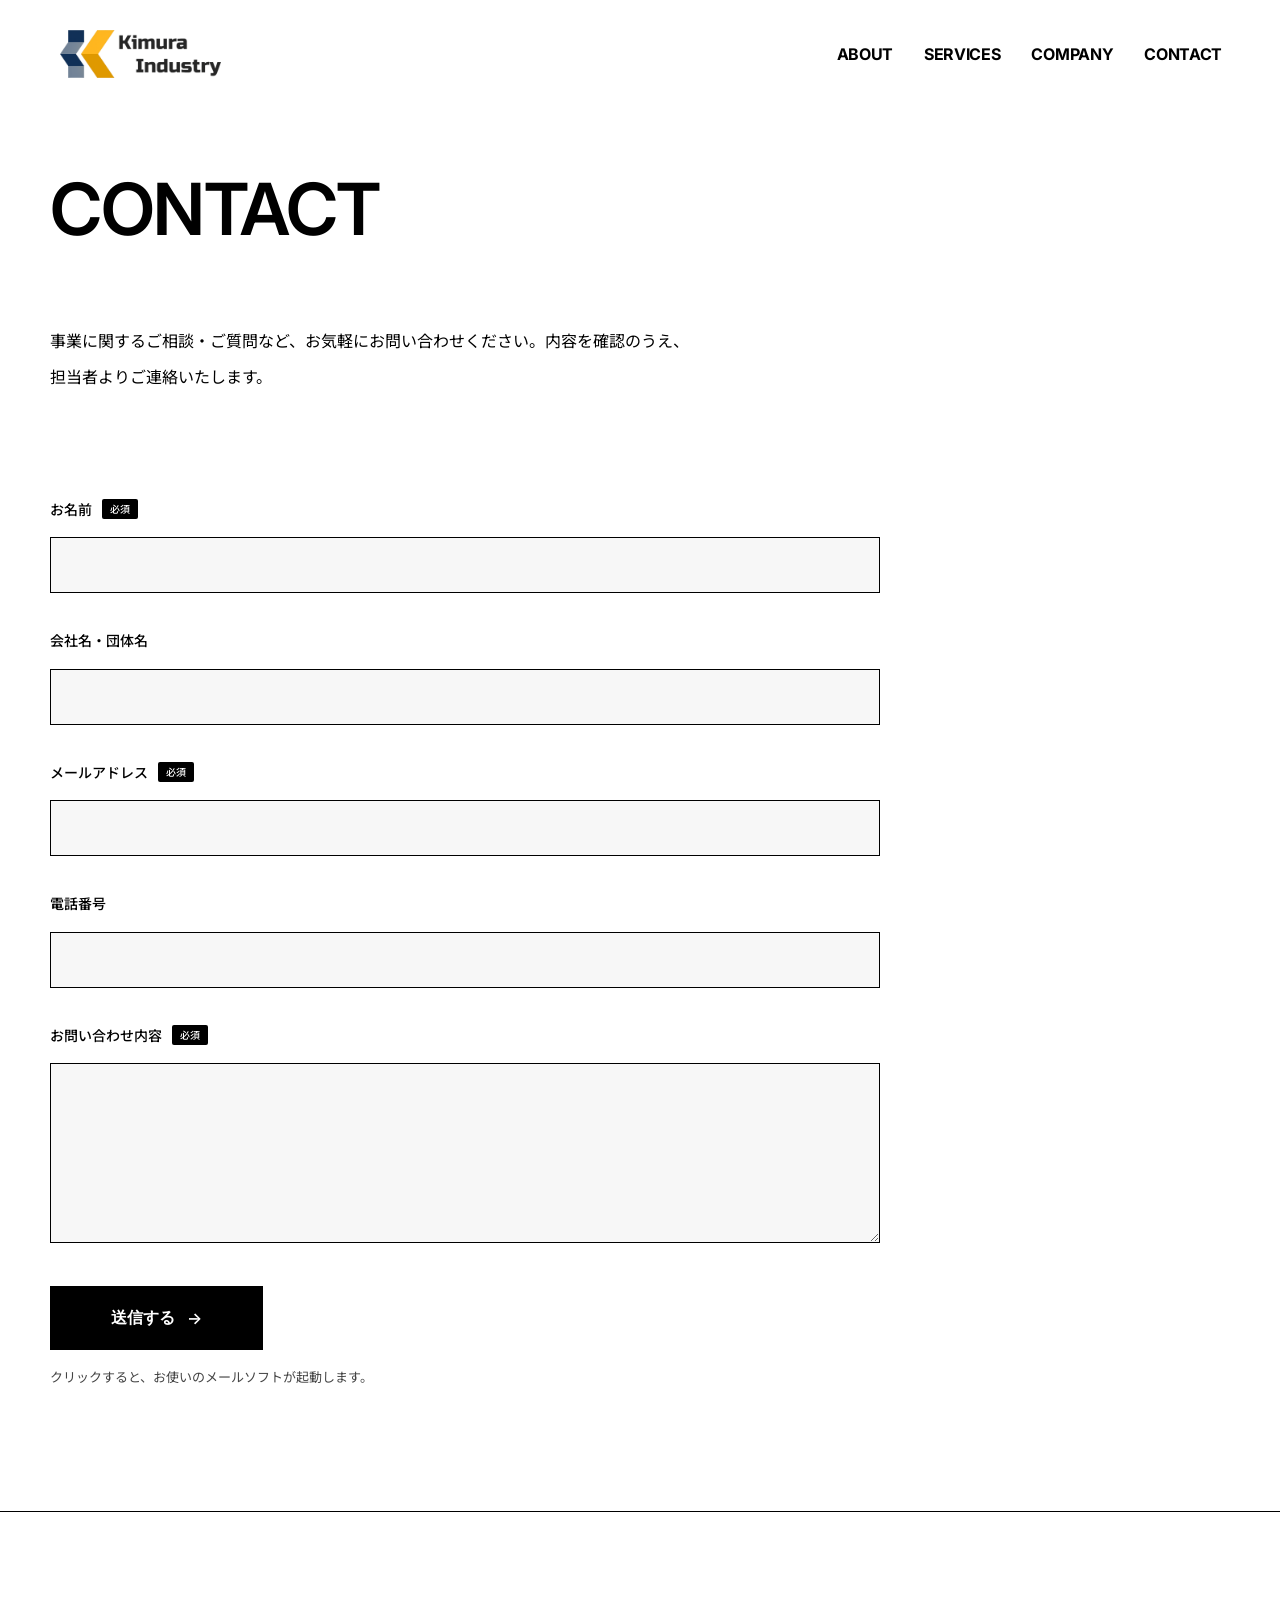
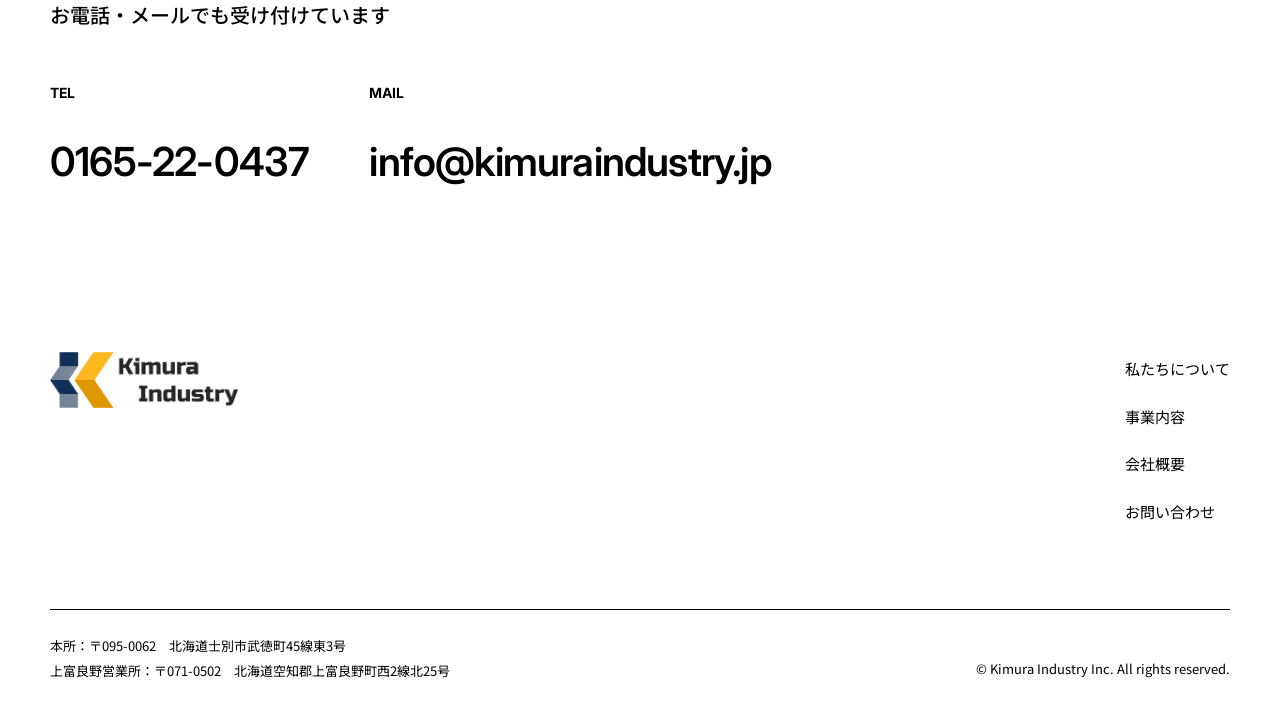
==== commit 156a7da5: "スマホ表示: ナビをハンバーガーメニュー化、ABOUT写真を非表示に Co-Authored-By: Claude Fable 5 <noreply@anthropic.com>" ====
--- a/contact.html
+++ b/contact.html
@@ -31,12 +31,18 @@
 <header class="site-header" id="siteHeader">
   <div class="header-inner">
     <a href="index.html" class="logo"><img src="assets/img/logo.png" alt="木村インダストリー株式会社"></a>
-    <nav class="nav">
+    <nav class="nav" id="siteNav">
+      <button type="button" class="nav-close" aria-label="閉じる">&times;</button>
       <a href="index.html#about">ABOUT</a>
       <a href="index.html#services">SERVICES</a>
       <a href="index.html#company">COMPANY</a>
       <a href="contact.html">CONTACT</a>
     </nav>
+    <button type="button" class="nav-toggle" id="navToggle" aria-label="メニュー" aria-expanded="false" aria-controls="siteNav">
+      <span class="nav-toggle-bar"></span>
+      <span class="nav-toggle-bar"></span>
+      <span class="nav-toggle-bar"></span>
+    </button>
   </div>
 </header>
 
--- a/css/style.css
+++ b/css/style.css
@@ -17,21 +17,22 @@
   scroll-behavior: smooth;
 }
 
-/* fixed ヘッダーの実測高さ。JSが読み込み後・リサイズ時に正確な値へ上書きする。
+/* fixed ヘッダー（透明背景＋白チップのロゴ/ナビ）の実測高さ。
+   JSが読み込み後・リサイズ時に正確な値へ上書きする。
    ここでの値は JS 無効時・実行前の暫定フォールバック */
 :root {
-  --header-h: 229px;
+  --header-h: 110px;
 }
 
 @media (max-width: 840px) {
   :root {
-    --header-h: 130px;
+    --header-h: 84px;
   }
 }
 
 @media (max-width: 540px) {
   :root {
-    --header-h: 112px;
+    --header-h: 70px;
   }
 }
 
@@ -44,7 +45,13 @@
   line-height: 2.25;
   -webkit-font-smoothing: antialiased;
   overflow-x: hidden;
-  padding-top: var(--header-h);
+  /* ヘッダーは透明・fixedで浮いているため、本文側のオフセットは不要 */
+  padding-top: 0;
+}
+
+/* モバイルのハンバーガーメニュー展開中は背景スクロールを止める */
+body.nav-open {
+  overflow: hidden;
 }
 
 img,
@@ -87,6 +94,22 @@
 
 .section + .section {
   padding-top: 0;
+}
+
+/* Figma実測値に合わせた各セクションの上下パディング（ID指定で .section を上書き） */
+#about {
+  padding-top: 50px;
+  padding-bottom: 100px;
+}
+
+#services {
+  padding-top: 0;
+  padding-bottom: 100px;
+}
+
+#company {
+  padding-top: 0;
+  padding-bottom: 0;
 }
 
 /* ---------- Fade-in on scroll ---------- */
@@ -116,13 +139,8 @@
   left: 0;
   width: 100%;
   z-index: 1000;
-  background: #fff;
-  border-bottom: 1px solid transparent;
-  transition: border-color 0.3s ease;
-}
-
-.site-header.is-scrolled {
-  border-bottom-color: #000;
+  /* 透明ヘッダー: 下のコンテンツ(ヒーロー動画など)に重なって浮く構成 */
+  background: transparent;
 }
 
 .header-inner {
@@ -139,6 +157,8 @@
   text-decoration: none;
   color: #000;
   flex-shrink: 0;
+  background: #fff;
+  padding: 6px 10px;
 }
 
 .logo img {
@@ -153,7 +173,7 @@
   flex-direction: row;
   align-items: center;
   justify-content: flex-end;
-  gap: 40px;
+  gap: 15px;
 }
 
 .nav a {
@@ -163,14 +183,53 @@
   letter-spacing: -0.02em;
   text-decoration: none;
   color: #000;
-  padding-bottom: 2px;
-  border-bottom: 1px solid transparent;
-  transition: border-color 0.2s ease;
+  background: #fff;
+  padding: 4px 8px;
+  transition: background-color 0.2s ease, color 0.2s ease;
 }
 
 .nav a:hover,
 .nav a:focus-visible {
-  border-bottom-color: #000;
+  background: #000;
+  color: #fff;
+}
+
+/* ハンバーガーメニュー用ボタン群。841px以上では非表示（840px以下は下部のメディアクエリで表示） */
+.nav-toggle {
+  display: none;
+  flex-direction: column;
+  align-items: center;
+  justify-content: center;
+  gap: 5px;
+  width: 44px;
+  height: 44px;
+  background: #fff;
+  border: none;
+  padding: 0;
+}
+
+.nav-toggle-bar {
+  display: block;
+  width: 20px;
+  height: 2px;
+  background: #000;
+}
+
+.nav-close {
+  display: none;
+  align-items: center;
+  justify-content: center;
+  background: none;
+  border: none;
+  color: #000;
+  line-height: 1;
+  padding: 0;
+}
+
+.nav-toggle:focus-visible,
+.nav-close:focus-visible {
+  outline: 2px solid #000;
+  outline-offset: 2px;
 }
 
 /* =========================================================
@@ -185,7 +244,9 @@
 
 .hero-media {
   position: absolute;
-  top: 60px;
+  /* ヘッダーは透明・fixedで浮いているため、実測ヘッダー高＋余白ぶんの
+     白帯を確保し、ロゴ/ナビの白チップがその中に収まるようにする */
+  top: calc(var(--header-h) + 12px);
   left: 30px;
   right: 0;
   bottom: 0;
@@ -285,7 +346,7 @@
   grid-template-columns: minmax(0, 1fr) minmax(280px, 500px);
   gap: 60px;
   align-items: center;
-  padding: 100px 0;
+  padding: 30px 0 50px;
   border-top: 1px solid #000;
 }
 
@@ -383,7 +444,7 @@
    フッター
    ========================================================= */
 .site-footer {
-  padding: 200px 0 40px;
+  padding: 25px 0 30px;
 }
 
 .footer-top {
@@ -431,13 +492,16 @@
 
 .footer-bottom {
   display: flex;
-  justify-content: space-between;
+  justify-content: flex-end;
   align-items: flex-end;
   border-top: 1px solid #000;
   padding-top: 24px;
 }
 
 .footer-address {
+  /* 存在する場合は左に寄せ、コピーライトを右端に押し出す。
+     住所を省略するページ（index.html）でもコピーライトが右寄せのまま崩れない */
+  margin-right: auto;
   font-size: 13px;
   line-height: 1.9;
 }
@@ -450,7 +514,9 @@
    CONTACT ページ
    ========================================================= */
 .contact-hero {
-  padding: 160px 0 60px;
+  /* ヘッダーが透明・fixedで浮いているため、実測ヘッダー高＋余白ぶんを
+     上パディングとして確保し、見出しが隠れないようにする */
+  padding: calc(var(--header-h) + 20px) 0 60px;
 }
 
 .contact-hero h1 {
@@ -614,24 +680,94 @@
     padding: 90px 0;
   }
 
+  /* Figma実測値のデスクトップ余白をモバイルで比例的に縮小（約0.65倍） */
+  #about {
+    padding-top: 32px;
+    padding-bottom: 65px;
+  }
+
+  #services {
+    padding-bottom: 65px;
+  }
+
+  .site-footer {
+    padding-top: 16px;
+    padding-bottom: 20px;
+  }
+
   .header-inner {
     padding: 18px 30px;
   }
 
+  .logo {
+    padding: 5px 8px;
+  }
+
   .logo img {
     height: 36px;
   }
 
+  /* デフォルトは非表示。ハンバーガーで開いたときだけ .is-open で表示する */
   .nav {
-    gap: 16px;
+    display: none;
+    gap: 10px;
   }
 
   .nav a {
     font-size: 12px;
+    padding: 3px 6px;
+  }
+
+  /* ハンバーガーボタンを表示 */
+  .nav-toggle {
+    display: flex;
+  }
+
+  /* メニュー展開時: 全画面の白背景メニュー */
+  .nav.is-open {
+    display: flex;
+    flex-direction: column;
+    align-items: center;
+    justify-content: center;
+    position: fixed;
+    inset: 0;
+    gap: 32px;
+    background: #fff;
+    z-index: 1100;
+  }
+
+  .nav.is-open a {
+    background: none;
+    font-size: 24px;
+    padding: 12px 24px;
+  }
+
+  .nav.is-open .nav-close {
+    display: flex;
+    position: absolute;
+    top: 18px;
+    right: 30px;
+    width: 44px;
+    height: 44px;
+    font-size: 32px;
+  }
+
+  /* メニュー展開中はハンバーガー自体を隠し、フォーカスも当たらないようにする */
+  .nav.is-open ~ .nav-toggle {
+    visibility: hidden;
+  }
+
+  /* JS無効時は従来どおり横並びチップナビを表示し、ハンバーガーは出さない */
+  .no-js .nav-toggle {
+    display: none;
+  }
+
+  .no-js .nav {
+    display: flex;
   }
 
   .hero-media {
-    top: 30px;
+    top: calc(var(--header-h) + 12px);
     left: 16px;
   }
 
@@ -649,14 +785,20 @@
     display: none;
   }
 
+  /* 840px以下では写真を非表示（PCでは従来どおり表示） */
   .about-photo {
-    height: 300px;
+    display: none;
   }
 
   .service-block {
     grid-template-columns: 1fr;
     gap: 32px;
-    padding: 70px 0;
+    padding: 24px 0 40px;
+  }
+
+  /* 縦積みで幅が広く取れるため、指定改行を解除して自然に折り返す */
+  .service-desc br {
+    display: none;
   }
 
   .company-row {
@@ -677,7 +819,7 @@
   }
 
   .contact-hero {
-    padding: 110px 0 40px;
+    padding: calc(var(--header-h) + 20px) 0 40px;
   }
 }
 
@@ -693,16 +835,21 @@
     padding: 14px 20px;
   }
 
+  .logo {
+    padding: 4px 7px;
+  }
+
   .logo img {
     height: 32px;
   }
 
   .nav {
-    gap: 12px;
+    gap: 8px;
   }
 
   .nav a {
     font-size: 11px;
+    padding: 3px 5px;
   }
 
   .hero {
@@ -710,20 +857,12 @@
   }
 
   .hero-media {
-    top: 20px;
+    top: calc(var(--header-h) + 12px);
     left: 12px;
-  }
-
-  .about-photo {
-    height: 220px;
   }
 
   .bar-label {
     font-size: 15px;
-  }
-
-  .site-footer {
-    padding-top: 100px;
   }
 
   .submit-btn {
@@ -746,6 +885,10 @@
     row-gap: 8px;
   }
 
+  .logo {
+    padding: 3px 6px;
+  }
+
   /* 折り返し時にロゴ画像が幅を圧迫してnavが崩れないよう上限を設ける */
   .logo img {
     height: 28px;
@@ -756,11 +899,12 @@
     flex-wrap: wrap;
     justify-content: flex-end;
     width: 100%;
-    gap: 4px 12px;
+    gap: 4px 8px;
   }
 
   .nav a {
     font-size: 10px;
+    padding: 2px 5px;
   }
 }
 
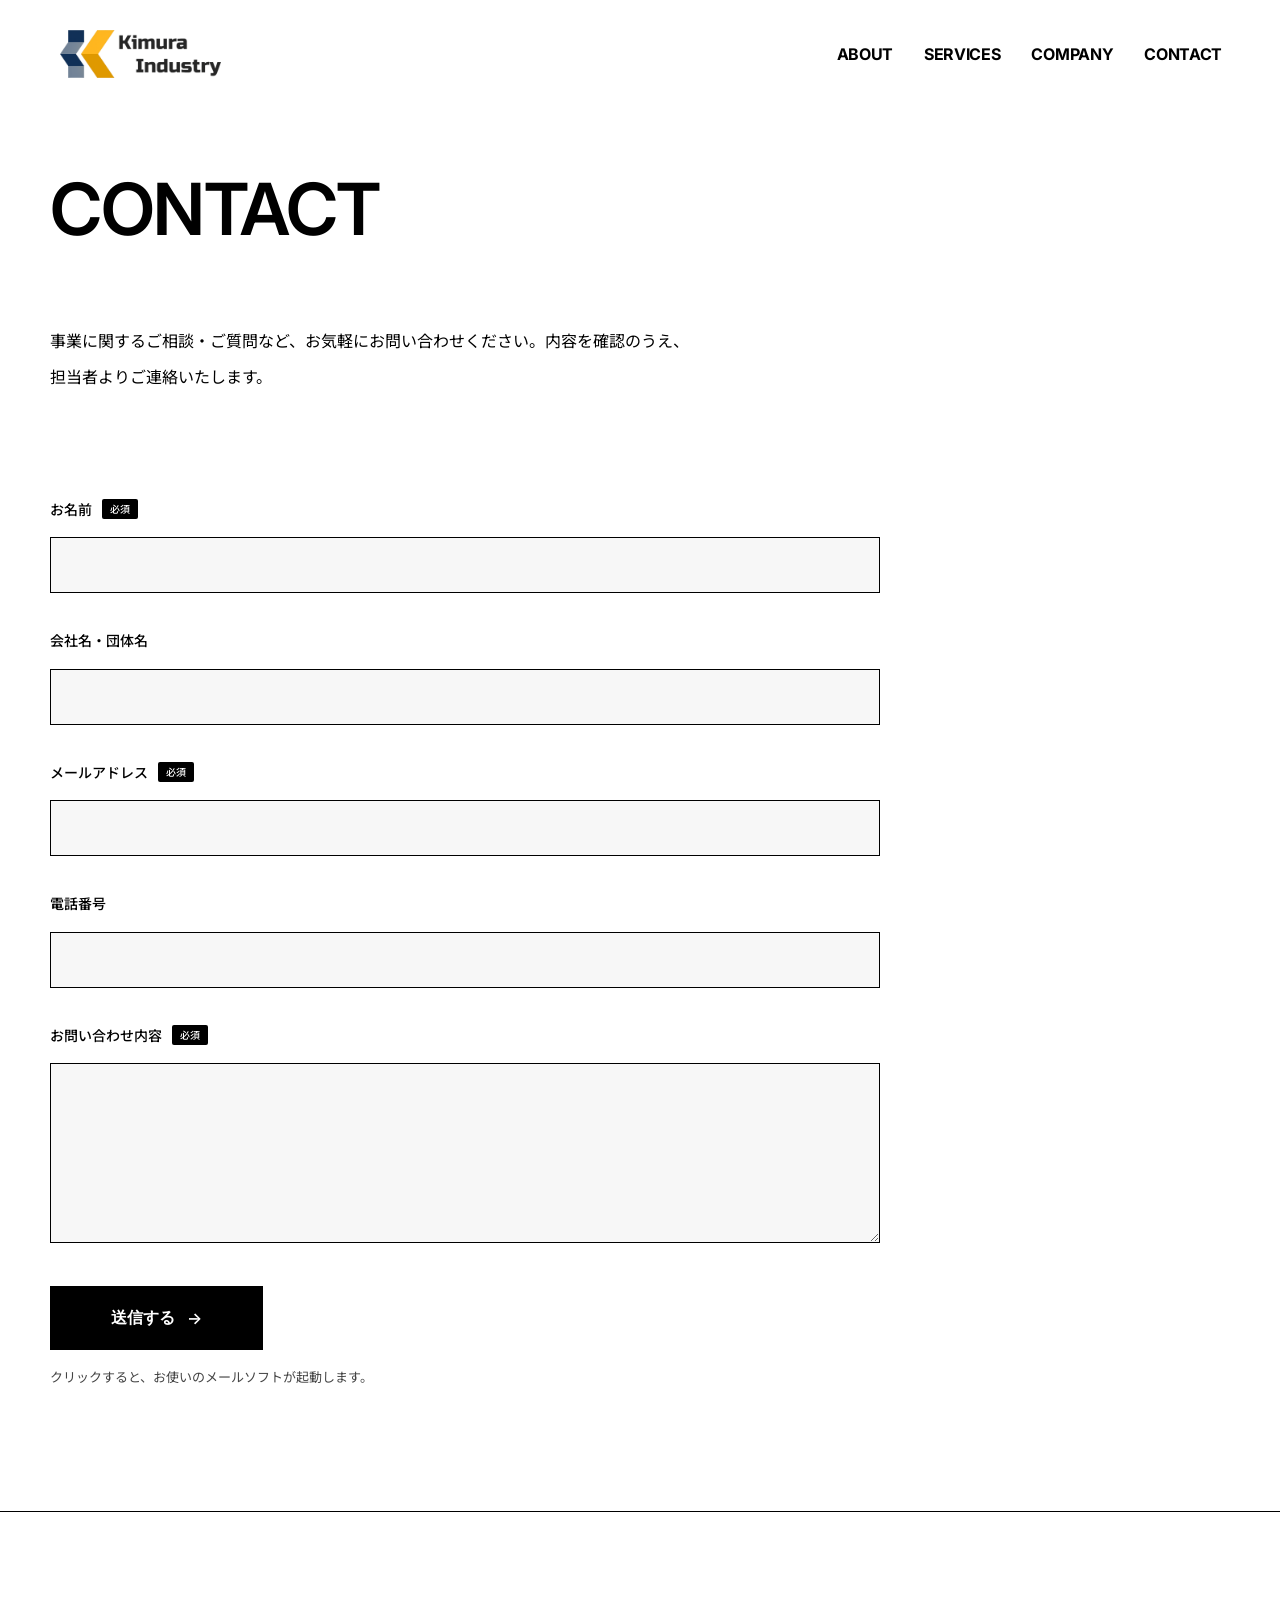
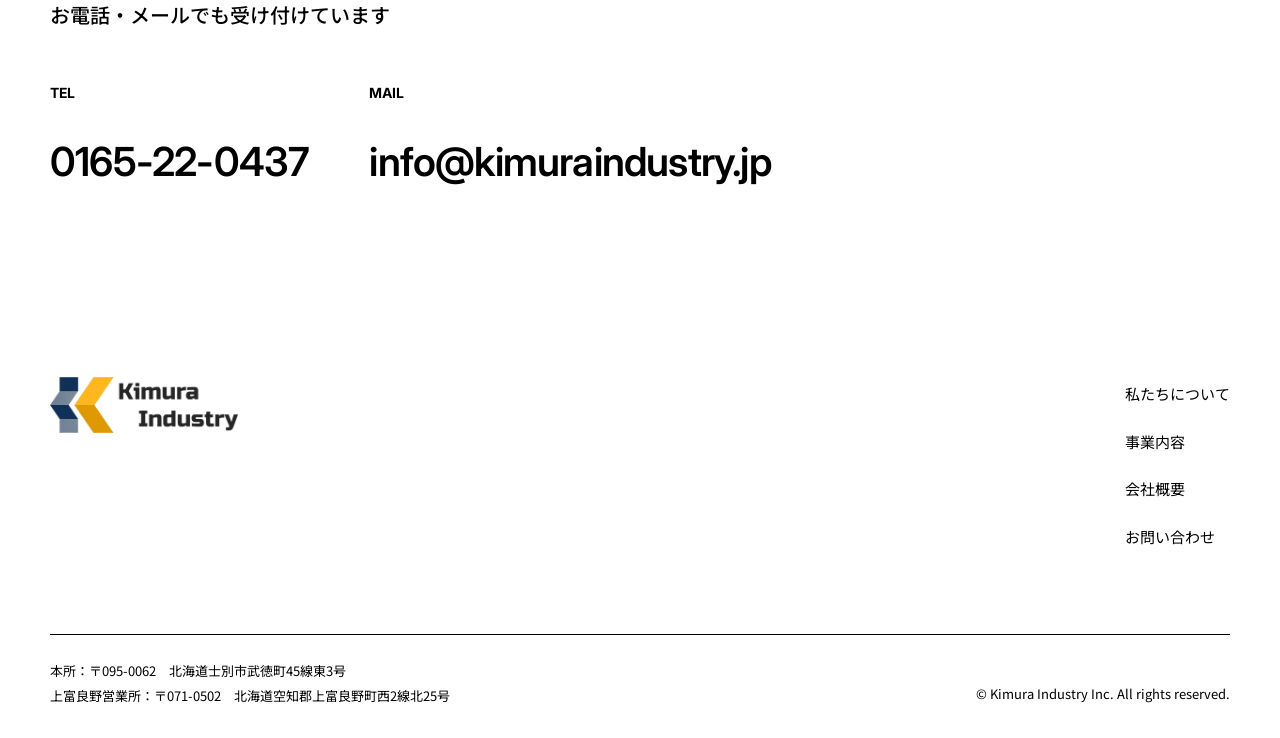
==== commit 21ed0726: "OGP画像URLを独自ドメインに更新 Co-Authored-By: Claude Fable 5 <noreply@anthropic.com>" ====
--- a/contact.html
+++ b/contact.html
@@ -14,10 +14,7 @@
 <meta property="og:type" content="website">
 <meta property="og:title" content="お問い合わせ｜木村インダストリー株式会社">
 <meta property="og:description" content="木村インダストリー株式会社へのお問い合わせはこちらから。事業に関するご相談・ご質問など、お気軽にお問い合わせください。">
-<!-- og:image はGitHub Pages公開URL（リポジトリ名 kimura-site 前提）の絶対URL。
-     将来 独自ドメイン（例: https://www.kimuraindustry.jp/）を取得した場合は、
-     このURLをそのドメインのものに書き換えてください -->
-<meta property="og:image" content="https://kimukazu.github.io/kimura-site/assets/img/hero-poster.jpg">
+<meta property="og:image" content="https://www.kimuraindustry.jp/assets/img/hero-poster.jpg">
 <meta property="og:locale" content="ja_JP">
 
 <link rel="preconnect" href="https://fonts.googleapis.com">
--- a/css/style.css
+++ b/css/style.css
@@ -110,6 +110,11 @@
 #company {
   padding-top: 0;
   padding-bottom: 0;
+}
+
+/* Figma仕様: COMPANY PROFILEバーと表の間の隙間は0（ABOUT/SERVICESの48pxはそのまま） */
+#company .section-label-bar {
+  margin-bottom: 0;
 }
 
 /* ---------- Fade-in on scroll ---------- */
@@ -444,7 +449,7 @@
    フッター
    ========================================================= */
 .site-footer {
-  padding: 25px 0 30px;
+  padding: 50px 0 30px;
 }
 
 .footer-top {
@@ -691,7 +696,7 @@
   }
 
   .site-footer {
-    padding-top: 16px;
+    padding-top: 32px;
     padding-bottom: 20px;
   }
 
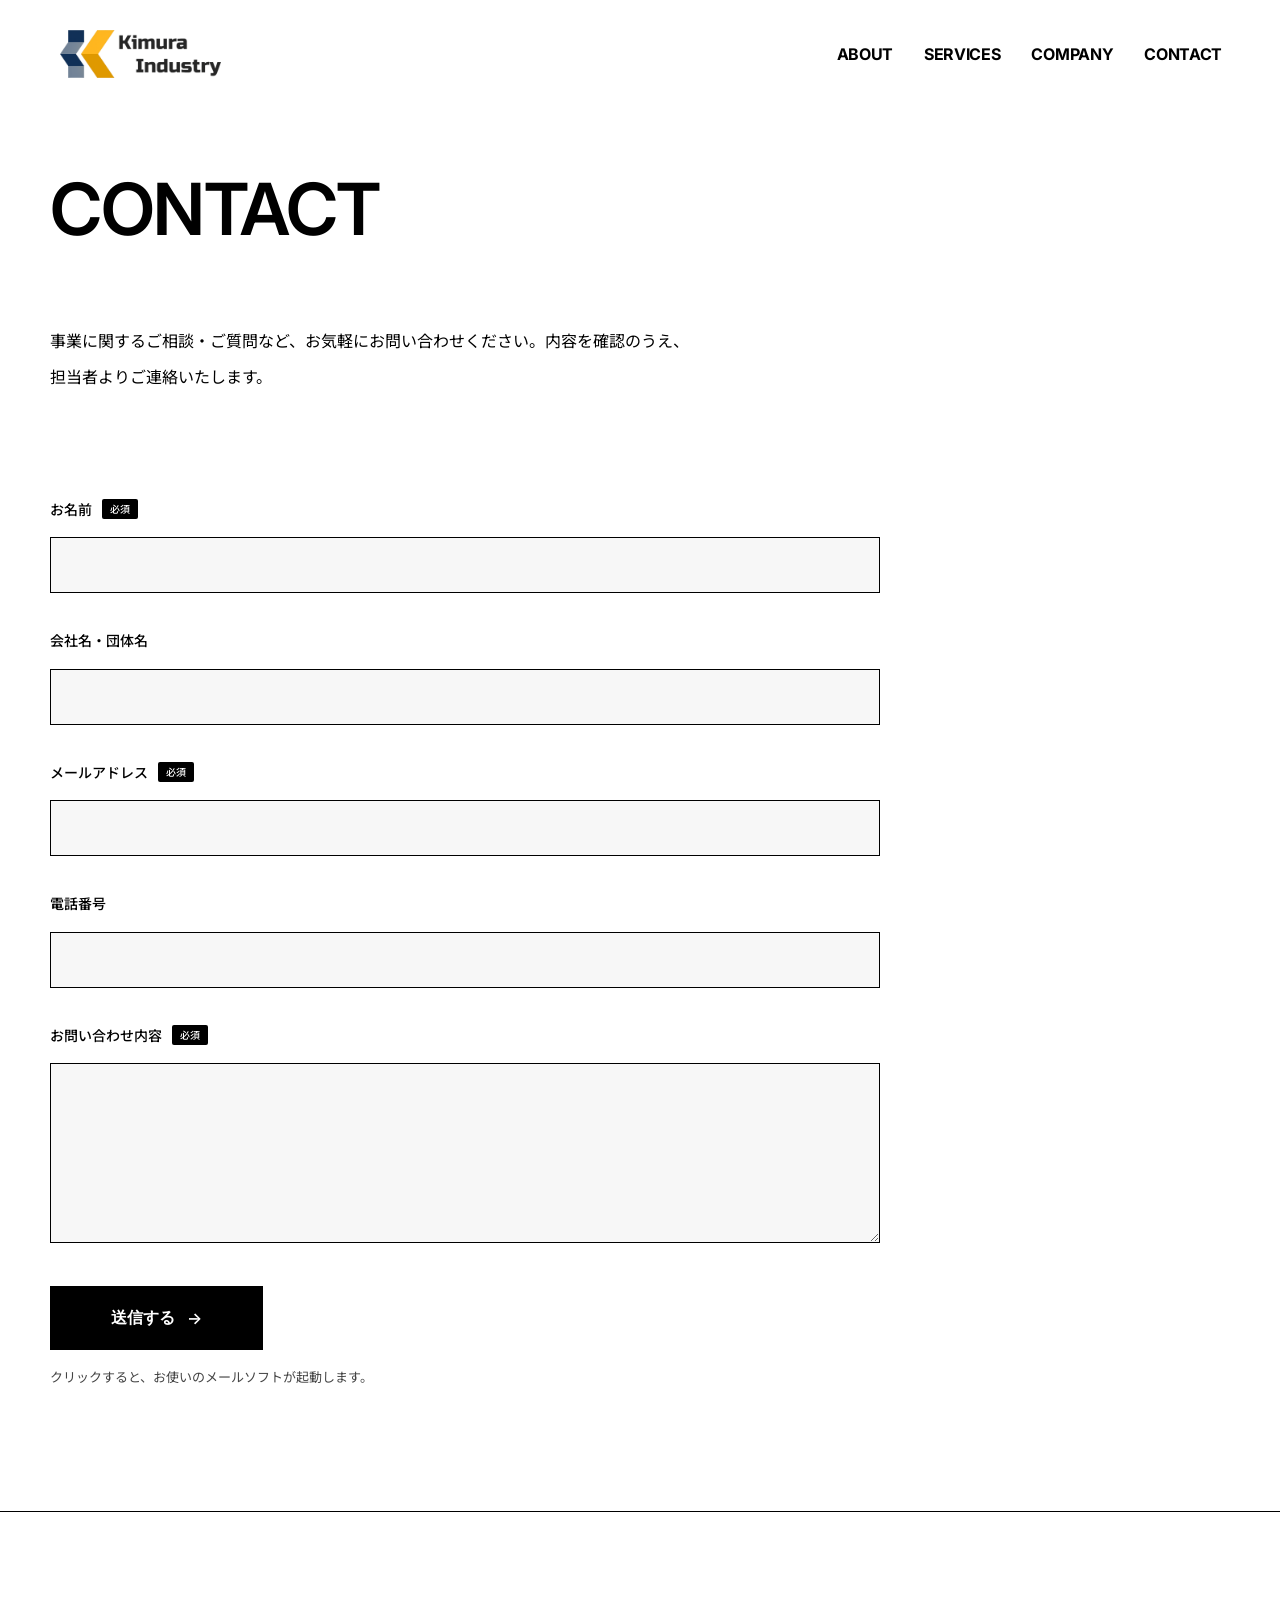
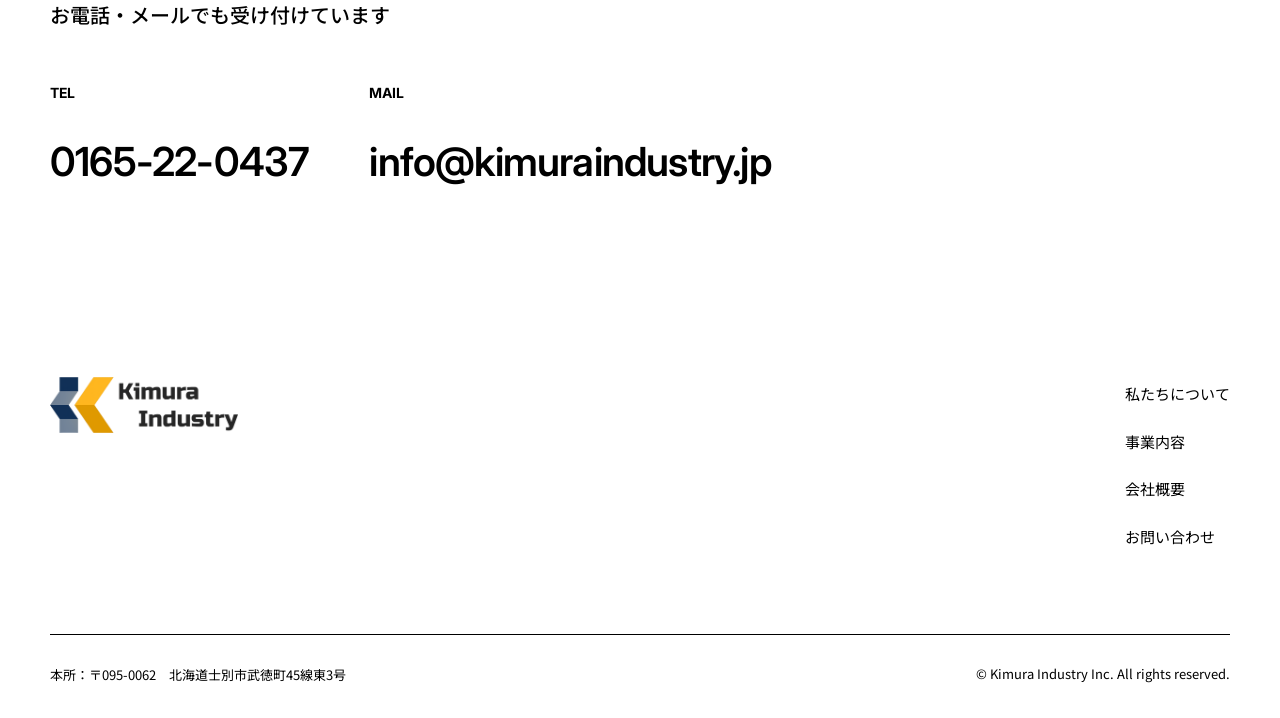
==== commit 7e6c0a0e: "上富良野営業所の住所を会社概要とフッターから削除 README の住所の箇所数の注記も実態(index.html 1箇所、contact.html 1箇所)に合わせて修正。  Co-Authored-" ====
--- a/contact.html
+++ b/contact.html
@@ -120,7 +120,6 @@
     <div class="footer-bottom">
       <div class="footer-address">
         <p>本所：〒095-0062　北海道士別市武徳町45線東3号</p>
-        <p>上富良野営業所：〒071-0502　北海道空知郡上富良野町西2線北25号</p>
       </div>
       <p class="footer-copyright">© Kimura Industry Inc. All rights reserved.</p>
     </div>
--- a/css/style.css
+++ b/css/style.css
@@ -413,6 +413,62 @@
   width: 100%;
   height: 100%;
   object-fit: cover;
+}
+
+/* 事業ブロック内の外部リンク（Instagram / 楽器購入ページ）。
+   押せるのはこの文字リンクだけ。ブロック全体や写真はリンクにしない */
+.service-links {
+  display: flex;
+  flex-wrap: wrap;
+  align-items: center;
+  gap: 0 28px;
+  margin-top: 12px;
+}
+
+/* 押しやすいよう高さ 44px を確保（文字はその中央に置かれる） */
+.service-link {
+  display: inline-flex;
+  align-items: center;
+  gap: 8px;
+  min-height: 44px;
+  font-family: "Noto Sans JP", sans-serif; /* 日本語を含むため（Inter に日本語は無い） */
+  font-weight: 700;
+  font-size: 14px;
+  letter-spacing: 0.02em;
+  line-height: 1.4;
+  color: #000;
+  text-decoration: none;
+  transition: opacity 0.2s ease;
+}
+
+.service-link-icon {
+  display: block;
+  width: 24px;
+  height: 24px;
+}
+
+.service-link-text {
+  display: inline-flex;
+  align-items: center;
+  gap: 4px;
+  border-bottom: 1px solid currentColor;
+  padding-bottom: 2px;
+}
+
+.service-link-arrow {
+  font-size: 12px;
+}
+
+.service-link:focus-visible {
+  outline: 2px solid #000;
+  outline-offset: 2px;
+}
+
+/* ホバー表示はマウス等のポインターがある環境だけ（タッチ端末でタップ後に残らないように） */
+@media (hover: hover) {
+  .service-link:hover {
+    opacity: 0.6;
+  }
 }
 
 /* =========================================================
@@ -806,6 +862,10 @@
     display: none;
   }
 
+  .service-links {
+    margin-top: 8px;
+  }
+
   .company-row {
     grid-template-columns: 1fr;
     gap: 8px;
